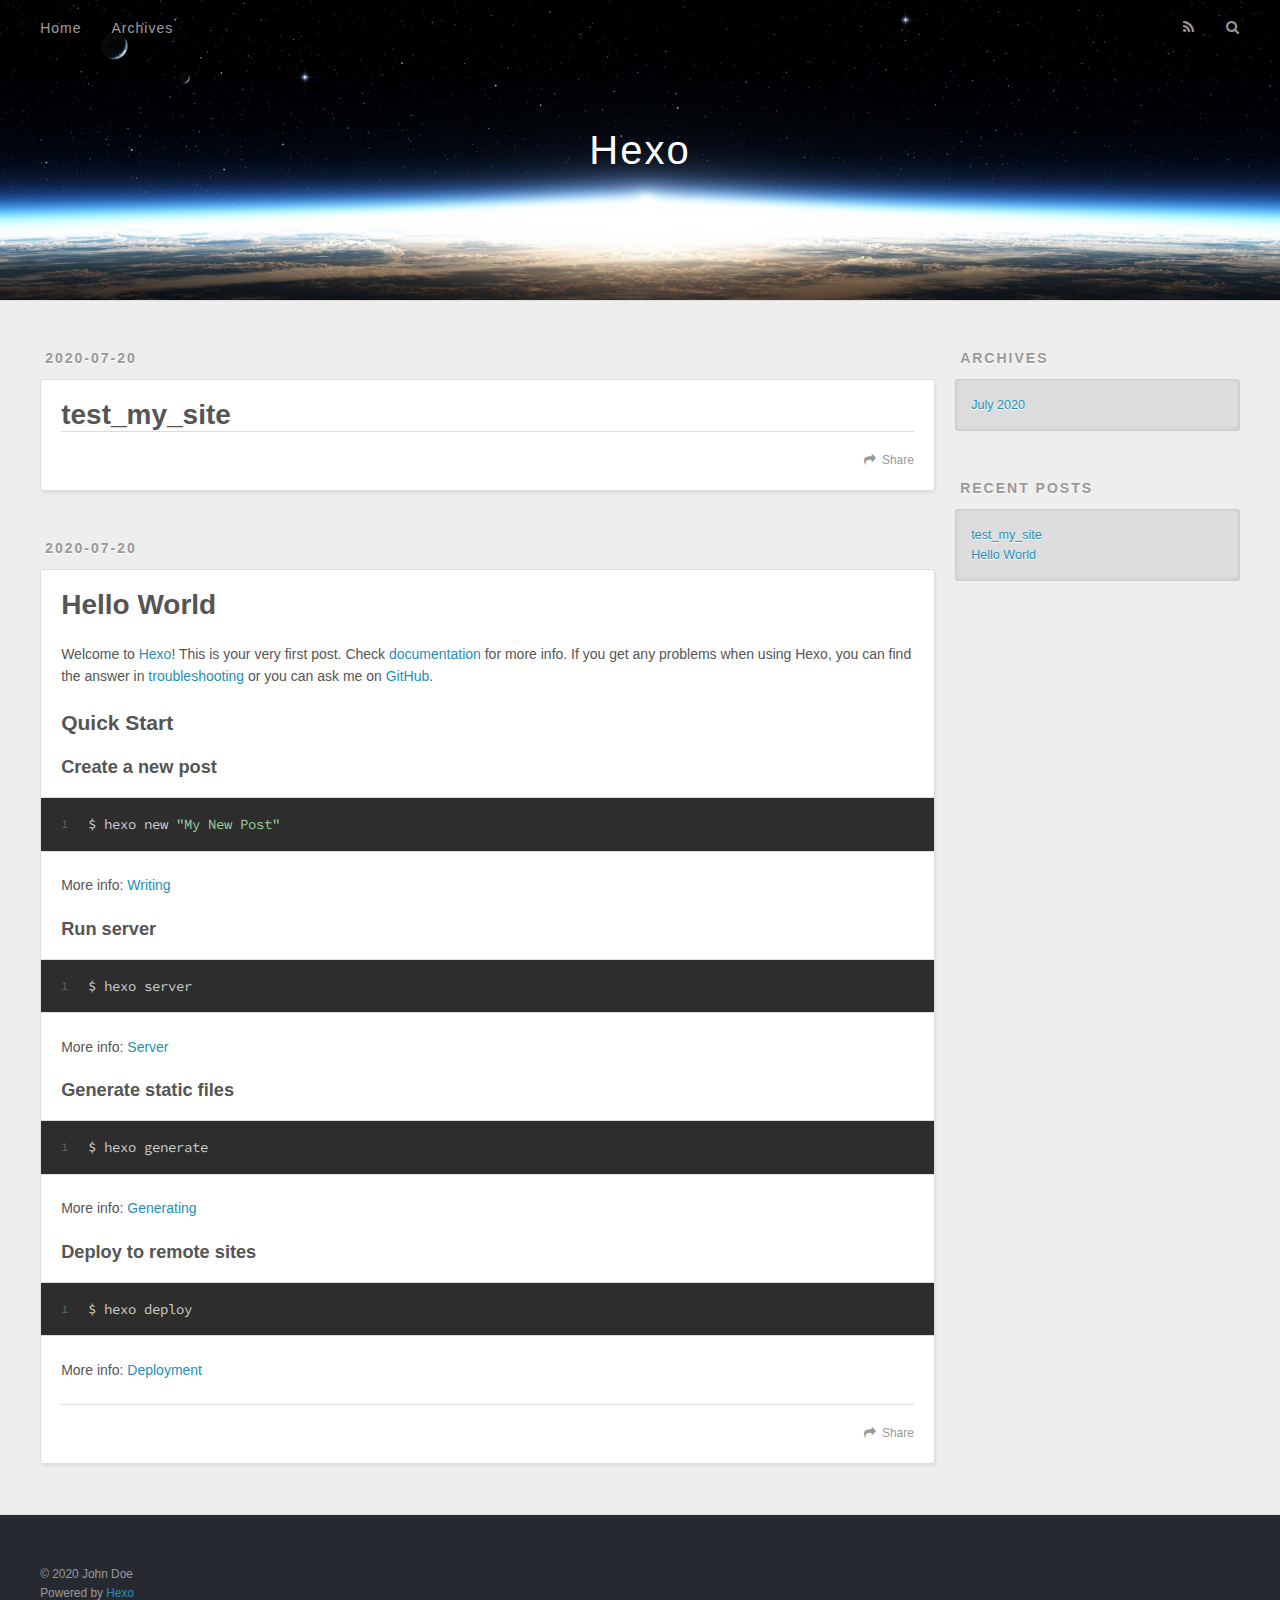
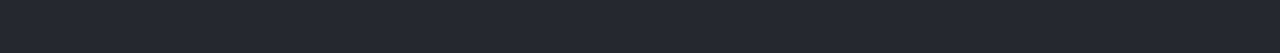
==== index.html @ aba4657b "Site updated: 2020-07-20 17:24:31" ====
<!DOCTYPE html>
<html>
<head>
  <meta charset="utf-8">
  

  
  <title>Hexo</title>
  <meta name="viewport" content="width=device-width, initial-scale=1, maximum-scale=1">
  <meta property="og:type" content="website">
<meta property="og:title" content="Hexo">
<meta property="og:url" content="http://yoursite.com/index.html">
<meta property="og:site_name" content="Hexo">
<meta property="og:locale" content="en_US">
<meta property="article:author" content="John Doe">
<meta name="twitter:card" content="summary">
  
    <link rel="alternate" href="/atom.xml" title="Hexo" type="application/atom+xml">
  
  
    <link rel="icon" href="/favicon.png">
  
  
    <link href="//fonts.googleapis.com/css?family=Source+Code+Pro" rel="stylesheet" type="text/css">
  
  
<link rel="stylesheet" href="/css/style.css">

<meta name="generator" content="Hexo 4.2.1"></head>

<body>
  <div id="container">
    <div id="wrap">
      <header id="header">
  <div id="banner"></div>
  <div id="header-outer" class="outer">
    <div id="header-title" class="inner">
      <h1 id="logo-wrap">
        <a href="/" id="logo">Hexo</a>
      </h1>
      
    </div>
    <div id="header-inner" class="inner">
      <nav id="main-nav">
        <a id="main-nav-toggle" class="nav-icon"></a>
        
          <a class="main-nav-link" href="/">Home</a>
        
          <a class="main-nav-link" href="/archives">Archives</a>
        
      </nav>
      <nav id="sub-nav">
        
          <a id="nav-rss-link" class="nav-icon" href="/atom.xml" title="RSS Feed"></a>
        
        <a id="nav-search-btn" class="nav-icon" title="Search"></a>
      </nav>
      <div id="search-form-wrap">
        <form action="//google.com/search" method="get" accept-charset="UTF-8" class="search-form"><input type="search" name="q" class="search-form-input" placeholder="Search"><button type="submit" class="search-form-submit">&#xF002;</button><input type="hidden" name="sitesearch" value="http://yoursite.com"></form>
      </div>
    </div>
  </div>
</header>
      <div class="outer">
        <section id="main">
  
    <article id="post-test-my-site" class="article article-type-post" itemscope itemprop="blogPost">
  <div class="article-meta">
    <a href="/2020/07/20/test-my-site/" class="article-date">
  <time datetime="2020-07-20T09:19:09.000Z" itemprop="datePublished">2020-07-20</time>
</a>
    
  </div>
  <div class="article-inner">
    
    
      <header class="article-header">
        
  
    <h1 itemprop="name">
      <a class="article-title" href="/2020/07/20/test-my-site/">test_my_site</a>
    </h1>
  

      </header>
    
    <div class="article-entry" itemprop="articleBody">
      
        
      
    </div>
    <footer class="article-footer">
      <a data-url="http://yoursite.com/2020/07/20/test-my-site/" data-id="ckcuayj3f0001swu393zefa21" class="article-share-link">Share</a>
      
      
    </footer>
  </div>
  
</article>


  
    <article id="post-hello-world" class="article article-type-post" itemscope itemprop="blogPost">
  <div class="article-meta">
    <a href="/2020/07/20/hello-world/" class="article-date">
  <time datetime="2020-07-20T09:07:36.459Z" itemprop="datePublished">2020-07-20</time>
</a>
    
  </div>
  <div class="article-inner">
    
    
      <header class="article-header">
        
  
    <h1 itemprop="name">
      <a class="article-title" href="/2020/07/20/hello-world/">Hello World</a>
    </h1>
  

      </header>
    
    <div class="article-entry" itemprop="articleBody">
      
        <p>Welcome to <a href="https://hexo.io/" target="_blank" rel="noopener">Hexo</a>! This is your very first post. Check <a href="https://hexo.io/docs/" target="_blank" rel="noopener">documentation</a> for more info. If you get any problems when using Hexo, you can find the answer in <a href="https://hexo.io/docs/troubleshooting.html" target="_blank" rel="noopener">troubleshooting</a> or you can ask me on <a href="https://github.com/hexojs/hexo/issues" target="_blank" rel="noopener">GitHub</a>.</p>
<h2 id="Quick-Start"><a href="#Quick-Start" class="headerlink" title="Quick Start"></a>Quick Start</h2><h3 id="Create-a-new-post"><a href="#Create-a-new-post" class="headerlink" title="Create a new post"></a>Create a new post</h3><figure class="highlight bash"><table><tr><td class="gutter"><pre><span class="line">1</span><br></pre></td><td class="code"><pre><span class="line">$ hexo new <span class="string">"My New Post"</span></span><br></pre></td></tr></table></figure>

<p>More info: <a href="https://hexo.io/docs/writing.html" target="_blank" rel="noopener">Writing</a></p>
<h3 id="Run-server"><a href="#Run-server" class="headerlink" title="Run server"></a>Run server</h3><figure class="highlight bash"><table><tr><td class="gutter"><pre><span class="line">1</span><br></pre></td><td class="code"><pre><span class="line">$ hexo server</span><br></pre></td></tr></table></figure>

<p>More info: <a href="https://hexo.io/docs/server.html" target="_blank" rel="noopener">Server</a></p>
<h3 id="Generate-static-files"><a href="#Generate-static-files" class="headerlink" title="Generate static files"></a>Generate static files</h3><figure class="highlight bash"><table><tr><td class="gutter"><pre><span class="line">1</span><br></pre></td><td class="code"><pre><span class="line">$ hexo generate</span><br></pre></td></tr></table></figure>

<p>More info: <a href="https://hexo.io/docs/generating.html" target="_blank" rel="noopener">Generating</a></p>
<h3 id="Deploy-to-remote-sites"><a href="#Deploy-to-remote-sites" class="headerlink" title="Deploy to remote sites"></a>Deploy to remote sites</h3><figure class="highlight bash"><table><tr><td class="gutter"><pre><span class="line">1</span><br></pre></td><td class="code"><pre><span class="line">$ hexo deploy</span><br></pre></td></tr></table></figure>

<p>More info: <a href="https://hexo.io/docs/one-command-deployment.html" target="_blank" rel="noopener">Deployment</a></p>

      
    </div>
    <footer class="article-footer">
      <a data-url="http://yoursite.com/2020/07/20/hello-world/" data-id="ckcuayj3a0000swu3a7c3gttf" class="article-share-link">Share</a>
      
      
    </footer>
  </div>
  
</article>


  


</section>
        
          <aside id="sidebar">
  
    

  
    

  
    
  
    
  <div class="widget-wrap">
    <h3 class="widget-title">Archives</h3>
    <div class="widget">
      <ul class="archive-list"><li class="archive-list-item"><a class="archive-list-link" href="/archives/2020/07/">July 2020</a></li></ul>
    </div>
  </div>


  
    
  <div class="widget-wrap">
    <h3 class="widget-title">Recent Posts</h3>
    <div class="widget">
      <ul>
        
          <li>
            <a href="/2020/07/20/test-my-site/">test_my_site</a>
          </li>
        
          <li>
            <a href="/2020/07/20/hello-world/">Hello World</a>
          </li>
        
      </ul>
    </div>
  </div>

  
</aside>
        
      </div>
      <footer id="footer">
  
  <div class="outer">
    <div id="footer-info" class="inner">
      &copy; 2020 John Doe<br>
      Powered by <a href="http://hexo.io/" target="_blank">Hexo</a>
    </div>
  </div>
</footer>
    </div>
    <nav id="mobile-nav">
  
    <a href="/" class="mobile-nav-link">Home</a>
  
    <a href="/archives" class="mobile-nav-link">Archives</a>
  
</nav>
    

<script src="//ajax.googleapis.com/ajax/libs/jquery/2.0.3/jquery.min.js"></script>


  
<link rel="stylesheet" href="/fancybox/jquery.fancybox.css">

  
<script src="/fancybox/jquery.fancybox.pack.js"></script>




<script src="/js/script.js"></script>




  </div>
</body>
</html>
---- css/style.css ----
body {
  width: 100%;
}
body:before,
body:after {
  content: "";
  display: table;
}
body:after {
  clear: both;
}
html,
body,
div,
span,
applet,
object,
iframe,
h1,
h2,
h3,
h4,
h5,
h6,
p,
blockquote,
pre,
a,
abbr,
acronym,
address,
big,
cite,
code,
del,
dfn,
em,
img,
ins,
kbd,
q,
s,
samp,
small,
strike,
strong,
sub,
sup,
tt,
var,
dl,
dt,
dd,
ol,
ul,
li,
fieldset,
form,
label,
legend,
table,
caption,
tbody,
tfoot,
thead,
tr,
th,
td {
  margin: 0;
  padding: 0;
  border: 0;
  outline: 0;
  font-weight: inherit;
  font-style: inherit;
  font-family: inherit;
  font-size: 100%;
  vertical-align: baseline;
}
body {
  line-height: 1;
  color: #000;
  background: #fff;
}
ol,
ul {
  list-style: none;
}
table {
  border-collapse: separate;
  border-spacing: 0;
  vertical-align: middle;
}
caption,
th,
td {
  text-align: left;
  font-weight: normal;
  vertical-align: middle;
}
a img {
  border: none;
}
input,
button {
  margin: 0;
  padding: 0;
}
input::-moz-focus-inner,
button::-moz-focus-inner {
  border: 0;
  padding: 0;
}
@font-face {
  font-family: FontAwesome;
  font-style: normal;
  font-weight: normal;
  src: url("fonts/fontawesome-webfont.eot?v=#4.0.3");
  src: url("fonts/fontawesome-webfont.eot?#iefix&v=#4.0.3") format("embedded-opentype"), url("fonts/fontawesome-webfont.woff?v=#4.0.3") format("woff"), url("fonts/fontawesome-webfont.ttf?v=#4.0.3") format("truetype"), url("fonts/fontawesome-webfont.svg#fontawesomeregular?v=#4.0.3") format("svg");
}
html,
body,
#container {
  height: 100%;
}
body {
  background: #eee;
  font: 14px -apple-system, BlinkMacSystemFont, "Segoe UI", "Roboto", "Oxygen", "Ubuntu", "Cantarell", "Fira Sans", "Droid Sans", "Helvetica Neue", sans-serif;
  -webkit-text-size-adjust: 100%;
}
.outer {
  max-width: 1220px;
  margin: 0 auto;
  padding: 0 20px;
}
.outer:before,
.outer:after {
  content: "";
  display: table;
}
.outer:after {
  clear: both;
}
.inner {
  display: inline;
  float: left;
  width: 98.33333333333333%;
  margin: 0 0.833333333333333%;
}
.left,
.alignleft {
  float: left;
}
.right,
.alignright {
  float: right;
}
.clear {
  clear: both;
}
#container {
  position: relative;
}
.mobile-nav-on {
  overflow: hidden;
}
#wrap {
  height: 100%;
  width: 100%;
  position: absolute;
  top: 0;
  left: 0;
  -webkit-transition: 0.2s ease-out;
  -moz-transition: 0.2s ease-out;
  -ms-transition: 0.2s ease-out;
  transition: 0.2s ease-out;
  z-index: 1;
  background: #eee;
}
.mobile-nav-on #wrap {
  left: 280px;
}
@media screen and (min-width: 768px) {
  #main {
    display: inline;
    float: left;
    width: 73.33333333333333%;
    margin: 0 0.833333333333333%;
  }
}
.article-date,
.article-category-link,
.archive-year,
.widget-title {
  text-decoration: none;
  text-transform: uppercase;
  letter-spacing: 2px;
  color: #999;
  margin-bottom: 1em;
  margin-left: 5px;
  line-height: 1em;
  text-shadow: 0 1px #fff;
  font-weight: bold;
}
.article-inner,
.archive-article-inner {
  background: #fff;
  -webkit-box-shadow: 1px 2px 3px #ddd;
  box-shadow: 1px 2px 3px #ddd;
  border: 1px solid #ddd;
  border-radius: 3px;
}
.article-entry h1,
.widget h1 {
  font-size: 2em;
}
.article-entry h2,
.widget h2 {
  font-size: 1.5em;
}
.article-entry h3,
.widget h3 {
  font-size: 1.3em;
}
.article-entry h4,
.widget h4 {
  font-size: 1.2em;
}
.article-entry h5,
.widget h5 {
  font-size: 1em;
}
.article-entry h6,
.widget h6 {
  font-size: 1em;
  color: #999;
}
.article-entry hr,
.widget hr {
  border: 1px dashed #ddd;
}
.article-entry strong,
.widget strong {
  font-weight: bold;
}
.article-entry em,
.widget em,
.article-entry cite,
.widget cite {
  font-style: italic;
}
.article-entry sup,
.widget sup,
.article-entry sub,
.widget sub {
  font-size: 0.75em;
  line-height: 0;
  position: relative;
  vertical-align: baseline;
}
.article-entry sup,
.widget sup {
  top: -0.5em;
}
.article-entry sub,
.widget sub {
  bottom: -0.2em;
}
.article-entry small,
.widget small {
  font-size: 0.85em;
}
.article-entry acronym,
.widget acronym,
.article-entry abbr,
.widget abbr {
  border-bottom: 1px dotted;
}
.article-entry ul,
.widget ul,
.article-entry ol,
.widget ol,
.article-entry dl,
.widget dl {
  margin: 0 20px;
  line-height: 1.6em;
}
.article-entry ul ul,
.widget ul ul,
.article-entry ol ul,
.widget ol ul,
.article-entry ul ol,
.widget ul ol,
.article-entry ol ol,
.widget ol ol {
  margin-top: 0;
  margin-bottom: 0;
}
.article-entry ul,
.widget ul {
  list-style: disc;
}
.article-entry ol,
.widget ol {
  list-style: decimal;
}
.article-entry dt,
.widget dt {
  font-weight: bold;
}
#header {
  height: 300px;
  position: relative;
  border-bottom: 1px solid #ddd;
}
#header:before,
#header:after {
  content: "";
  position: absolute;
  left: 0;
  right: 0;
  height: 40px;
}
#header:before {
  top: 0;
  background: -webkit-linear-gradient(rgba(0,0,0,0.2), transparent);
  background: -moz-linear-gradient(rgba(0,0,0,0.2), transparent);
  background: -ms-linear-gradient(rgba(0,0,0,0.2), transparent);
  background: linear-gradient(rgba(0,0,0,0.2), transparent);
}
#header:after {
  bottom: 0;
  background: -webkit-linear-gradient(transparent, rgba(0,0,0,0.2));
  background: -moz-linear-gradient(transparent, rgba(0,0,0,0.2));
  background: -ms-linear-gradient(transparent, rgba(0,0,0,0.2));
  background: linear-gradient(transparent, rgba(0,0,0,0.2));
}
#header-outer {
  height: 100%;
  position: relative;
}
#header-inner {
  position: relative;
  overflow: hidden;
}
#banner {
  position: absolute;
  top: 0;
  left: 0;
  width: 100%;
  height: 100%;
  background: url("images/banner.jpg") center #000;
  -webkit-background-size: cover;
  -moz-background-size: cover;
  background-size: cover;
  z-index: -1;
}
#header-title {
  text-align: center;
  height: 40px;
  position: absolute;
  top: 50%;
  left: 0;
  margin-top: -20px;
}
#logo,
#subtitle {
  text-decoration: none;
  color: #fff;
  font-weight: 300;
  text-shadow: 0 1px 4px rgba(0,0,0,0.3);
}
#logo {
  font-size: 40px;
  line-height: 40px;
  letter-spacing: 2px;
}
#subtitle {
  font-size: 16px;
  line-height: 16px;
  letter-spacing: 1px;
}
#subtitle-wrap {
  margin-top: 16px;
}
#main-nav {
  float: left;
  margin-left: -15px;
}
.nav-icon,
.main-nav-link {
  float: left;
  color: #fff;
  opacity: 0.6;
  text-decoration: none;
  text-shadow: 0 1px rgba(0,0,0,0.2);
  -webkit-transition: opacity 0.2s;
  -moz-transition: opacity 0.2s;
  -ms-transition: opacity 0.2s;
  transition: opacity 0.2s;
  display: block;
  padding: 20px 15px;
}
.nav-icon:hover,
.main-nav-link:hover {
  opacity: 1;
}
.nav-icon {
  font-family: FontAwesome;
  text-align: center;
  font-size: 14px;
  width: 14px;
  height: 14px;
  padding: 20px 15px;
  position: relative;
  cursor: pointer;
}
.main-nav-link {
  font-weight: 300;
  letter-spacing: 1px;
}
@media screen and (max-width: 479px) {
  .main-nav-link {
    display: none;
  }
}
#main-nav-toggle {
  display: none;
}
#main-nav-toggle:before {
  content: "\f0c9";
}
@media screen and (max-width: 479px) {
  #main-nav-toggle {
    display: block;
  }
}
#sub-nav {
  float: right;
  margin-right: -15px;
}
#nav-rss-link:before {
  content: "\f09e";
}
#nav-search-btn:before {
  content: "\f002";
}
#search-form-wrap {
  position: absolute;
  top: 15px;
  width: 150px;
  height: 30px;
  right: -150px;
  opacity: 0;
  -webkit-transition: 0.2s ease-out;
  -moz-transition: 0.2s ease-out;
  -ms-transition: 0.2s ease-out;
  transition: 0.2s ease-out;
}
#search-form-wrap.on {
  opacity: 1;
  right: 0;
}
@media screen and (max-width: 479px) {
  #search-form-wrap {
    width: 100%;
    right: -100%;
  }
}
.search-form {
  position: absolute;
  top: 0;
  left: 0;
  right: 0;
  background: #fff;
  padding: 5px 15px;
  border-radius: 15px;
  -webkit-box-shadow: 0 0 10px rgba(0,0,0,0.3);
  box-shadow: 0 0 10px rgba(0,0,0,0.3);
}
.search-form-input {
  border: none;
  background: none;
  color: #555;
  width: 100%;
  font: 13px -apple-system, BlinkMacSystemFont, "Segoe UI", "Roboto", "Oxygen", "Ubuntu", "Cantarell", "Fira Sans", "Droid Sans", "Helvetica Neue", sans-serif;
  outline: none;
}
.search-form-input::-webkit-search-results-decoration,
.search-form-input::-webkit-search-cancel-button {
  -webkit-appearance: none;
}
.search-form-submit {
  position: absolute;
  top: 50%;
  right: 10px;
  margin-top: -7px;
  font: 13px FontAwesome;
  border: none;
  background: none;
  color: #bbb;
  cursor: pointer;
}
.search-form-submit:hover,
.search-form-submit:focus {
  color: #777;
}
.article {
  margin: 50px 0;
}
.article-inner {
  overflow: hidden;
}
.article-meta:before,
.article-meta:after {
  content: "";
  display: table;
}
.article-meta:after {
  clear: both;
}
.article-date {
  float: left;
}
.article-category {
  float: left;
  line-height: 1em;
  color: #ccc;
  text-shadow: 0 1px #fff;
  margin-left: 8px;
}
.article-category:before {
  content: "\2022";
}
.article-category-link {
  margin: 0 12px 1em;
}
.article-header {
  padding: 20px 20px 0;
}
.article-title {
  text-decoration: none;
  font-size: 2em;
  font-weight: bold;
  color: #555;
  line-height: 1.1em;
  -webkit-transition: color 0.2s;
  -moz-transition: color 0.2s;
  -ms-transition: color 0.2s;
  transition: color 0.2s;
}
a.article-title:hover {
  color: #258fb8;
}
.article-entry {
  color: #555;
  padding: 0 20px;
}
.article-entry:before,
.article-entry:after {
  content: "";
  display: table;
}
.article-entry:after {
  clear: both;
}
.article-entry p,
.article-entry table {
  line-height: 1.6em;
  margin: 1.6em 0;
}
.article-entry h1,
.article-entry h2,
.article-entry h3,
.article-entry h4,
.article-entry h5,
.article-entry h6 {
  font-weight: bold;
}
.article-entry h1,
.article-entry h2,
.article-entry h3,
.article-entry h4,
.article-entry h5,
.article-entry h6 {
  line-height: 1.1em;
  margin: 1.1em 0;
}
.article-entry a {
  color: #258fb8;
  text-decoration: none;
}
.article-entry a:hover {
  text-decoration: underline;
}
.article-entry ul,
.article-entry ol,
.article-entry dl {
  margin-top: 1.6em;
  margin-bottom: 1.6em;
}
.article-entry img,
.article-entry video {
  max-width: 100%;
  height: auto;
  display: block;
  margin: auto;
}
.article-entry iframe {
  border: none;
}
.article-entry table {
  width: 100%;
  border-collapse: collapse;
  border-spacing: 0;
}
.article-entry th {
  font-weight: bold;
  border-bottom: 3px solid #ddd;
  padding-bottom: 0.5em;
}
.article-entry td {
  border-bottom: 1px solid #ddd;
  padding: 10px 0;
}
.article-entry blockquote {
  font-family: Georgia, "Times New Roman", serif;
  font-size: 1.4em;
  margin: 1.6em 20px;
  text-align: center;
}
.article-entry blockquote footer {
  font-size: 14px;
  margin: 1.6em 0;
  font-family: -apple-system, BlinkMacSystemFont, "Segoe UI", "Roboto", "Oxygen", "Ubuntu", "Cantarell", "Fira Sans", "Droid Sans", "Helvetica Neue", sans-serif;
}
.article-entry blockquote footer cite:before {
  content: "—";
  padding: 0 0.5em;
}
.article-entry .pullquote {
  text-align: left;
  width: 45%;
  margin: 0;
}
.article-entry .pullquote.left {
  margin-left: 0.5em;
  margin-right: 1em;
}
.article-entry .pullquote.right {
  margin-right: 0.5em;
  margin-left: 1em;
}
.article-entry .caption {
  color: #999;
  display: block;
  font-size: 0.9em;
  margin-top: 0.5em;
  position: relative;
  text-align: center;
}
.article-entry .video-container {
  position: relative;
  padding-top: 56.25%;
  height: 0;
  overflow: hidden;
}
.article-entry .video-container iframe,
.article-entry .video-container object,
.article-entry .video-container embed {
  position: absolute;
  top: 0;
  left: 0;
  width: 100%;
  height: 100%;
  margin-top: 0;
}
.article-more-link a {
  display: inline-block;
  line-height: 1em;
  padding: 6px 15px;
  border-radius: 15px;
  background: #eee;
  color: #999;
  text-shadow: 0 1px #fff;
  text-decoration: none;
}
.article-more-link a:hover {
  background: #258fb8;
  color: #fff;
  text-decoration: none;
  text-shadow: 0 1px #1e7293;
}
.article-footer {
  font-size: 0.85em;
  line-height: 1.6em;
  border-top: 1px solid #ddd;
  padding-top: 1.6em;
  margin: 0 20px 20px;
}
.article-footer:before,
.article-footer:after {
  content: "";
  display: table;
}
.article-footer:after {
  clear: both;
}
.article-footer a {
  color: #999;
  text-decoration: none;
}
.article-footer a:hover {
  color: #555;
}
.article-tag-list-item {
  float: left;
  margin-right: 10px;
}
.article-tag-list-link:before {
  content: "#";
}
.article-comment-link {
  float: right;
}
.article-comment-link:before {
  content: "\f075";
  font-family: FontAwesome;
  padding-right: 8px;
}
.article-share-link {
  cursor: pointer;
  float: right;
  margin-left: 20px;
}
.article-share-link:before {
  content: "\f064";
  font-family: FontAwesome;
  padding-right: 6px;
}
#article-nav {
  position: relative;
}
#article-nav:before,
#article-nav:after {
  content: "";
  display: table;
}
#article-nav:after {
  clear: both;
}
@media screen and (min-width: 768px) {
  #article-nav {
    margin: 50px 0;
  }
  #article-nav:before {
    width: 8px;
    height: 8px;
    position: absolute;
    top: 50%;
    left: 50%;
    margin-top: -4px;
    margin-left: -4px;
    content: "";
    border-radius: 50%;
    background: #ddd;
    -webkit-box-shadow: 0 1px 2px #fff;
    box-shadow: 0 1px 2px #fff;
  }
}
.article-nav-link-wrap {
  text-decoration: none;
  text-shadow: 0 1px #fff;
  color: #999;
  -webkit-box-sizing: border-box;
  -moz-box-sizing: border-box;
  box-sizing: border-box;
  margin-top: 50px;
  text-align: center;
  display: block;
}
.article-nav-link-wrap:hover {
  color: #555;
}
@media screen and (min-width: 768px) {
  .article-nav-link-wrap {
    width: 50%;
    margin-top: 0;
  }
}
@media screen and (min-width: 768px) {
  #article-nav-newer {
    float: left;
    text-align: right;
    padding-right: 20px;
  }
}
@media screen and (min-width: 768px) {
  #article-nav-older {
    float: right;
    text-align: left;
    padding-left: 20px;
  }
}
.article-nav-caption {
  text-transform: uppercase;
  letter-spacing: 2px;
  color: #ddd;
  line-height: 1em;
  font-weight: bold;
}
#article-nav-newer .article-nav-caption {
  margin-right: -2px;
}
.article-nav-title {
  font-size: 0.85em;
  line-height: 1.6em;
  margin-top: 0.5em;
}
.article-share-box {
  position: absolute;
  display: none;
  background: #fff;
  -webkit-box-shadow: 1px 2px 10px rgba(0,0,0,0.2);
  box-shadow: 1px 2px 10px rgba(0,0,0,0.2);
  border-radius: 3px;
  margin-left: -145px;
  overflow: hidden;
  z-index: 1;
}
.article-share-box.on {
  display: block;
}
.article-share-input {
  width: 100%;
  background: none;
  -webkit-box-sizing: border-box;
  -moz-box-sizing: border-box;
  box-sizing: border-box;
  font: 14px -apple-system, BlinkMacSystemFont, "Segoe UI", "Roboto", "Oxygen", "Ubuntu", "Cantarell", "Fira Sans", "Droid Sans", "Helvetica Neue", sans-serif;
  padding: 0 15px;
  color: #555;
  outline: none;
  border: 1px solid #ddd;
  border-radius: 3px 3px 0 0;
  height: 36px;
  line-height: 36px;
}
.article-share-links {
  background: #eee;
}
.article-share-links:before,
.article-share-links:after {
  content: "";
  display: table;
}
.article-share-links:after {
  clear: both;
}
.article-share-twitter,
.article-share-facebook,
.article-share-pinterest,
.article-share-google {
  width: 50px;
  height: 36px;
  display: block;
  float: left;
  position: relative;
  color: #999;
  text-shadow: 0 1px #fff;
}
.article-share-twitter:before,
.article-share-facebook:before,
.article-share-pinterest:before,
.article-share-google:before {
  font-size: 20px;
  font-family: FontAwesome;
  width: 20px;
  height: 20px;
  position: absolute;
  top: 50%;
  left: 50%;
  margin-top: -10px;
  margin-left: -10px;
  text-align: center;
}
.article-share-twitter:hover,
.article-share-facebook:hover,
.article-share-pinterest:hover,
.article-share-google:hover {
  color: #fff;
}
.article-share-twitter:before {
  content: "\f099";
}
.article-share-twitter:hover {
  background: #00aced;
  text-shadow: 0 1px #008abe;
}
.article-share-facebook:before {
  content: "\f09a";
}
.article-share-facebook:hover {
  background: #3b5998;
  text-shadow: 0 1px #2f477a;
}
.article-share-pinterest:before {
  content: "\f0d2";
}
.article-share-pinterest:hover {
  background: #cb2027;
  text-shadow: 0 1px #a21a1f;
}
.article-share-google:before {
  content: "\f0d5";
}
.article-share-google:hover {
  background: #dd4b39;
  text-shadow: 0 1px #be3221;
}
.article-gallery {
  background: #000;
  position: relative;
}
.article-gallery-photos {
  position: relative;
  overflow: hidden;
}
.article-gallery-img {
  display: none;
  max-width: 100%;
}
.article-gallery-img:first-child {
  display: block;
}
.article-gallery-img.loaded {
  position: absolute;
  display: block;
}
.article-gallery-img img {
  display: block;
  max-width: 100%;
  margin: 0 auto;
}
#comments {
  background: #fff;
  -webkit-box-shadow: 1px 2px 3px #ddd;
  box-shadow: 1px 2px 3px #ddd;
  padding: 20px;
  border: 1px solid #ddd;
  border-radius: 3px;
  margin: 50px 0;
}
#comments a {
  color: #258fb8;
}
.archives-wrap {
  margin: 50px 0;
}
.archives:before,
.archives:after {
  content: "";
  display: table;
}
.archives:after {
  clear: both;
}
.archive-year-wrap {
  margin-bottom: 1em;
}
.archives {
  -webkit-column-gap: 10px;
  -moz-column-gap: 10px;
  column-gap: 10px;
}
@media screen and (min-width: 480px) and (max-width: 767px) {
  .archives {
    -webkit-column-count: 2;
    -moz-column-count: 2;
    column-count: 2;
  }
}
@media screen and (min-width: 768px) {
  .archives {
    -webkit-column-count: 3;
    -moz-column-count: 3;
    column-count: 3;
  }
}
.archive-article {
  -webkit-column-break-inside: avoid;
  page-break-inside: avoid;
  overflow: hidden;
  break-inside: avoid-column;
}
.archive-article-inner {
  padding: 10px;
  margin-bottom: 15px;
}
.archive-article-title {
  text-decoration: none;
  font-weight: bold;
  color: #555;
  -webkit-transition: color 0.2s;
  -moz-transition: color 0.2s;
  -ms-transition: color 0.2s;
  transition: color 0.2s;
  line-height: 1.6em;
}
.archive-article-title:hover {
  color: #258fb8;
}
.archive-article-footer {
  margin-top: 1em;
}
.archive-article-date {
  color: #999;
  text-decoration: none;
  font-size: 0.85em;
  line-height: 1em;
  margin-bottom: 0.5em;
  display: block;
}
#page-nav {
  margin: 50px auto;
  background: #fff;
  -webkit-box-shadow: 1px 2px 3px #ddd;
  box-shadow: 1px 2px 3px #ddd;
  border: 1px solid #ddd;
  border-radius: 3px;
  text-align: center;
  color: #999;
  overflow: hidden;
}
#page-nav:before,
#page-nav:after {
  content: "";
  display: table;
}
#page-nav:after {
  clear: both;
}
#page-nav a,
#page-nav span {
  padding: 10px 20px;
  line-height: 1;
  height: 2ex;
}
#page-nav a {
  color: #999;
  text-decoration: none;
}
#page-nav a:hover {
  background: #999;
  color: #fff;
}
#page-nav .prev {
  float: left;
}
#page-nav .next {
  float: right;
}
#page-nav .page-number {
  display: inline-block;
}
@media screen and (max-width: 479px) {
  #page-nav .page-number {
    display: none;
  }
}
#page-nav .current {
  color: #555;
  font-weight: bold;
}
#page-nav .space {
  color: #ddd;
}
#footer {
  background: #262a30;
  padding: 50px 0;
  border-top: 1px solid #ddd;
  color: #999;
}
#footer a {
  color: #258fb8;
  text-decoration: none;
}
#footer a:hover {
  text-decoration: underline;
}
#footer-info {
  line-height: 1.6em;
  font-size: 0.85em;
}
.article-entry pre,
.article-entry .highlight {
  background: #2d2d2d;
  margin: 0 -20px;
  padding: 15px 20px;
  border-style: solid;
  border-color: #ddd;
  border-width: 1px 0;
  overflow: auto;
  color: #ccc;
  line-height: 22.400000000000002px;
}
.article-entry .highlight .gutter pre,
.article-entry .gist .gist-file .gist-data .line-numbers {
  color: #666;
  font-size: 0.85em;
}
.article-entry pre,
.article-entry code {
  font-family: "Source Code Pro", Consolas, Monaco, Menlo, Consolas, monospace;
}
.article-entry code {
  background: #eee;
  text-shadow: 0 1px #fff;
  padding: 0 0.3em;
}
.article-entry pre code {
  background: none;
  text-shadow: none;
  padding: 0;
}
.article-entry .highlight pre {
  border: none;
  margin: 0;
  padding: 0;
}
.article-entry .highlight table {
  margin: 0;
  width: auto;
}
.article-entry .highlight td {
  border: none;
  padding: 0;
}
.article-entry .highlight figcaption {
  font-size: 0.85em;
  color: #999;
  line-height: 1em;
  margin-bottom: 1em;
}
.article-entry .highlight figcaption:before,
.article-entry .highlight figcaption:after {
  content: "";
  display: table;
}
.article-entry .highlight figcaption:after {
  clear: both;
}
.article-entry .highlight figcaption a {
  float: right;
}
.article-entry .highlight .gutter pre {
  text-align: right;
  padding-right: 20px;
}
.article-entry .highlight .line {
  height: 22.400000000000002px;
}
.article-entry .highlight .line.marked {
  background: #515151;
}
.article-entry .gist {
  margin: 0 -20px;
  border-style: solid;
  border-color: #ddd;
  border-width: 1px 0;
  background: #2d2d2d;
  padding: 15px 20px 15px 0;
}
.article-entry .gist .gist-file {
  border: none;
  font-family: "Source Code Pro", Consolas, Monaco, Menlo, Consolas, monospace;
  margin: 0;
}
.article-entry .gist .gist-file .gist-data {
  background: none;
  border: none;
}
.article-entry .gist .gist-file .gist-data .line-numbers {
  background: none;
  border: none;
  padding: 0 20px 0 0;
}
.article-entry .gist .gist-file .gist-data .line-data {
  padding: 0 !important;
}
.article-entry .gist .gist-file .highlight {
  margin: 0;
  padding: 0;
  border: none;
}
.article-entry .gist .gist-file .gist-meta {
  background: #2d2d2d;
  color: #999;
  font: 0.85em -apple-system, BlinkMacSystemFont, "Segoe UI", "Roboto", "Oxygen", "Ubuntu", "Cantarell", "Fira Sans", "Droid Sans", "Helvetica Neue", sans-serif;
  text-shadow: 0 0;
  padding: 0;
  margin-top: 1em;
  margin-left: 20px;
}
.article-entry .gist .gist-file .gist-meta a {
  color: #258fb8;
  font-weight: normal;
}
.article-entry .gist .gist-file .gist-meta a:hover {
  text-decoration: underline;
}
pre .comment,
pre .title {
  color: #999;
}
pre .variable,
pre .attribute,
pre .tag,
pre .regexp,
pre .ruby .constant,
pre .xml .tag .title,
pre .xml .pi,
pre .xml .doctype,
pre .html .doctype,
pre .css .id,
pre .css .class,
pre .css .pseudo {
  color: #f2777a;
}
pre .number,
pre .preprocessor,
pre .built_in,
pre .literal,
pre .params,
pre .constant {
  color: #f99157;
}
pre .class,
pre .ruby .class .title,
pre .css .rules .attribute {
  color: #9c9;
}
pre .string,
pre .value,
pre .inheritance,
pre .header,
pre .ruby .symbol,
pre .xml .cdata {
  color: #9c9;
}
pre .css .hexcolor {
  color: #6cc;
}
pre .function,
pre .python .decorator,
pre .python .title,
pre .ruby .function .title,
pre .ruby .title .keyword,
pre .perl .sub,
pre .javascript .title,
pre .coffeescript .title {
  color: #69c;
}
pre .keyword,
pre .javascript .function {
  color: #c9c;
}
@media screen and (max-width: 479px) {
  #mobile-nav {
    position: absolute;
    top: 0;
    left: 0;
    width: 280px;
    height: 100%;
    background: #191919;
    border-right: 1px solid #fff;
  }
}
@media screen and (max-width: 479px) {
  .mobile-nav-link {
    display: block;
    color: #999;
    text-decoration: none;
    padding: 15px 20px;
    font-weight: bold;
  }
  .mobile-nav-link:hover {
    color: #fff;
  }
}
@media screen and (min-width: 768px) {
  #sidebar {
    display: inline;
    float: left;
    width: 23.333333333333332%;
    margin: 0 0.833333333333333%;
  }
}
.widget-wrap {
  margin: 50px 0;
}
.widget {
  color: #777;
  text-shadow: 0 1px #fff;
  background: #ddd;
  -webkit-box-shadow: 0 -1px 4px #ccc inset;
  box-shadow: 0 -1px 4px #ccc inset;
  border: 1px solid #ccc;
  padding: 15px;
  border-radius: 3px;
}
.widget a {
  color: #258fb8;
  text-decoration: none;
}
.widget a:hover {
  text-decoration: underline;
}
.widget ul ul,
.widget ol ul,
.widget dl ul,
.widget ul ol,
.widget ol ol,
.widget dl ol,
.widget ul dl,
.widget ol dl,
.widget dl dl {
  margin-left: 15px;
  list-style: disc;
}
.widget {
  line-height: 1.6em;
  word-wrap: break-word;
  font-size: 0.9em;
}
.widget ul,
.widget ol {
  list-style: none;
  margin: 0;
}
.widget ul ul,
.widget ol ul,
.widget ul ol,
.widget ol ol {
  margin: 0 20px;
}
.widget ul ul,
.widget ol ul {
  list-style: disc;
}
.widget ul ol,
.widget ol ol {
  list-style: decimal;
}
.category-list-count,
.tag-list-count,
.archive-list-count {
  padding-left: 5px;
  color: #999;
  font-size: 0.85em;
}
.category-list-count:before,
.tag-list-count:before,
.archive-list-count:before {
  content: "(";
}
.category-list-count:after,
.tag-list-count:after,
.archive-list-count:after {
  content: ")";
}
.tagcloud a {
  margin-right: 5px;
  display: inline-block;
}
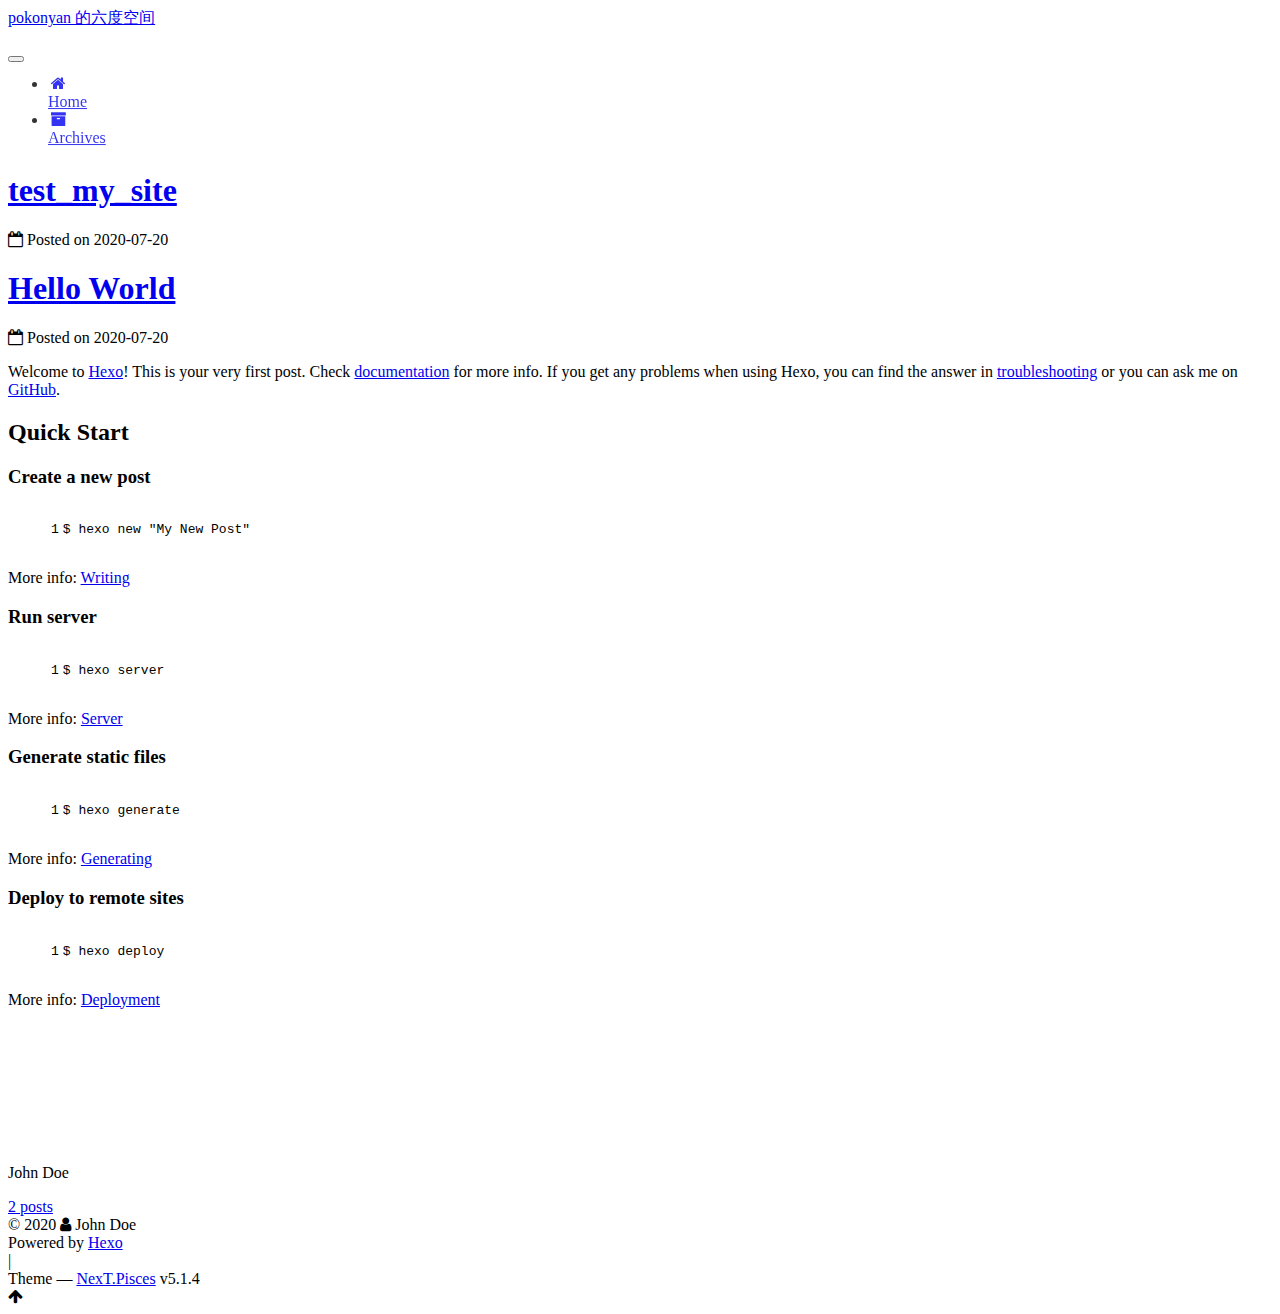
==== commit 0a2984ee: "Site updated: 2020-07-20 22:11:19" ====
--- a/index.html
+++ b/index.html
@@ -1,236 +1,746 @@
 <!DOCTYPE html>
-<html>
+
+
+
+  
+
+
+<html class="theme-next pisces use-motion" lang="en">
 <head>
-  <meta charset="utf-8">
-  
-
-  
-  <title>Hexo</title>
-  <meta name="viewport" content="width=device-width, initial-scale=1, maximum-scale=1">
-  <meta property="og:type" content="website">
-<meta property="og:title" content="Hexo">
+  <meta charset="UTF-8"/>
+<meta http-equiv="X-UA-Compatible" content="IE=edge" />
+<meta name="viewport" content="width=device-width, initial-scale=1, maximum-scale=1"/>
+<meta name="theme-color" content="#222">
+
+
+
+
+
+
+
+
+
+<meta http-equiv="Cache-Control" content="no-transform" />
+<meta http-equiv="Cache-Control" content="no-siteapp" />
+
+
+
+
+
+
+
+
+
+
+
+
+
+
+
+
+  
+  
+  <link href="/lib/fancybox/source/jquery.fancybox.css?v=2.1.5" rel="stylesheet" type="text/css" />
+
+
+
+
+
+
+
+<link href="/lib/font-awesome/css/font-awesome.min.css?v=4.6.2" rel="stylesheet" type="text/css" />
+
+<link href="/css/main.css?v=5.1.4" rel="stylesheet" type="text/css" />
+
+
+  <link rel="apple-touch-icon" sizes="180x180" href="/images/apple-touch-icon-next.png?v=5.1.4">
+
+
+  <link rel="icon" type="image/png" sizes="32x32" href="/images/favicon-32x32-next.png?v=5.1.4">
+
+
+  <link rel="icon" type="image/png" sizes="16x16" href="/images/favicon-16x16-next.png?v=5.1.4">
+
+
+  <link rel="mask-icon" href="/images/logo.svg?v=5.1.4" color="#222">
+
+
+
+
+
+  <meta name="keywords" content="Hexo, NexT" />
+
+
+
+
+
+
+
+
+
+
+<meta property="og:type" content="website">
+<meta property="og:title" content="pokonyan 的六度空间">
 <meta property="og:url" content="http://yoursite.com/index.html">
-<meta property="og:site_name" content="Hexo">
+<meta property="og:site_name" content="pokonyan 的六度空间">
 <meta property="og:locale" content="en_US">
 <meta property="article:author" content="John Doe">
 <meta name="twitter:card" content="summary">
-  
-    <link rel="alternate" href="/atom.xml" title="Hexo" type="application/atom+xml">
-  
-  
-    <link rel="icon" href="/favicon.png">
-  
-  
-    <link href="//fonts.googleapis.com/css?family=Source+Code+Pro" rel="stylesheet" type="text/css">
-  
-  
-<link rel="stylesheet" href="/css/style.css">
+
+
+
+<script type="text/javascript" id="hexo.configurations">
+  var NexT = window.NexT || {};
+  var CONFIG = {
+    root: '/',
+    scheme: 'Pisces',
+    version: '5.1.4',
+    sidebar: {"position":"left","display":"post","offset":12,"b2t":false,"scrollpercent":false,"onmobile":false},
+    fancybox: true,
+    tabs: true,
+    motion: {"enable":true,"async":false,"transition":{"post_block":"fadeIn","post_header":"slideDownIn","post_body":"slideDownIn","coll_header":"slideLeftIn","sidebar":"slideUpIn"}},
+    duoshuo: {
+      userId: '0',
+      author: 'Author'
+    },
+    algolia: {
+      applicationID: '',
+      apiKey: '',
+      indexName: '',
+      hits: {"per_page":10},
+      labels: {"input_placeholder":"Search for Posts","hits_empty":"We didn't find any results for the search: ${query}","hits_stats":"${hits} results found in ${time} ms"}
+    }
+  };
+</script>
+
+
+
+  <link rel="canonical" href="http://yoursite.com/"/>
+
+
+
+
+
+  <title>pokonyan 的六度空间</title>
+  
+
+
+
+
+
+
+
 
 <meta name="generator" content="Hexo 4.2.1"></head>
 
-<body>
-  <div id="container">
-    <div id="wrap">
-      <header id="header">
-  <div id="banner"></div>
-  <div id="header-outer" class="outer">
-    <div id="header-title" class="inner">
-      <h1 id="logo-wrap">
-        <a href="/" id="logo">Hexo</a>
-      </h1>
-      
+<body itemscope itemtype="http://schema.org/WebPage" lang="en">
+
+  
+  
+    
+  
+
+  <div class="container sidebar-position-left 
+  page-home">
+    <div class="headband"></div>
+
+    <header id="header" class="header" itemscope itemtype="http://schema.org/WPHeader">
+      <div class="header-inner"><div class="site-brand-wrapper">
+  <div class="site-meta ">
+    
+
+    <div class="custom-logo-site-title">
+      <a href="/"  class="brand" rel="start">
+        <span class="logo-line-before"><i></i></span>
+        <span class="site-title">pokonyan 的六度空间</span>
+        <span class="logo-line-after"><i></i></span>
+      </a>
     </div>
-    <div id="header-inner" class="inner">
-      <nav id="main-nav">
-        <a id="main-nav-toggle" class="nav-icon"></a>
-        
-          <a class="main-nav-link" href="/">Home</a>
-        
-          <a class="main-nav-link" href="/archives">Archives</a>
-        
-      </nav>
-      <nav id="sub-nav">
-        
-          <a id="nav-rss-link" class="nav-icon" href="/atom.xml" title="RSS Feed"></a>
-        
-        <a id="nav-search-btn" class="nav-icon" title="Search"></a>
-      </nav>
-      <div id="search-form-wrap">
-        <form action="//google.com/search" method="get" accept-charset="UTF-8" class="search-form"><input type="search" name="q" class="search-form-input" placeholder="Search"><button type="submit" class="search-form-submit">&#xF002;</button><input type="hidden" name="sitesearch" value="http://yoursite.com"></form>
-      </div>
+      
+        <p class="site-subtitle"></p>
+      
+  </div>
+
+  <div class="site-nav-toggle">
+    <button>
+      <span class="btn-bar"></span>
+      <span class="btn-bar"></span>
+      <span class="btn-bar"></span>
+    </button>
+  </div>
+</div>
+
+<nav class="site-nav">
+  
+
+  
+    <ul id="menu" class="menu">
+      
+        
+        <li class="menu-item menu-item-home">
+          <a href="/%20" rel="section">
+            
+              <i class="menu-item-icon fa fa-fw fa-home"></i> <br />
+            
+            Home
+          </a>
+        </li>
+      
+        
+        <li class="menu-item menu-item-archives">
+          <a href="/archives/%20" rel="section">
+            
+              <i class="menu-item-icon fa fa-fw fa-archive"></i> <br />
+            
+            Archives
+          </a>
+        </li>
+      
+
+      
+    </ul>
+  
+
+  
+</nav>
+
+
+
+ </div>
+    </header>
+
+    <main id="main" class="main">
+      <div class="main-inner">
+        <div class="content-wrap">
+          <div id="content" class="content">
+            
+  <section id="posts" class="posts-expand">
+    
+      
+
+  
+
+  
+  
+  
+
+  <article class="post post-type-normal" itemscope itemtype="http://schema.org/Article">
+  
+  
+  
+  <div class="post-block">
+    <link itemprop="mainEntityOfPage" href="http://yoursite.com/2020/07/20/test-my-site/">
+
+    <span hidden itemprop="author" itemscope itemtype="http://schema.org/Person">
+      <meta itemprop="name" content="John Doe">
+      <meta itemprop="description" content="">
+      <meta itemprop="image" content="/images/avatar.gif">
+    </span>
+
+    <span hidden itemprop="publisher" itemscope itemtype="http://schema.org/Organization">
+      <meta itemprop="name" content="pokonyan 的六度空间">
+    </span>
+
+    
+      <header class="post-header">
+
+        
+        
+          <h1 class="post-title" itemprop="name headline">
+                
+                <a class="post-title-link" href="/2020/07/20/test-my-site/" itemprop="url">test_my_site</a></h1>
+        
+
+        <div class="post-meta">
+          <span class="post-time">
+            
+              <span class="post-meta-item-icon">
+                <i class="fa fa-calendar-o"></i>
+              </span>
+              
+                <span class="post-meta-item-text">Posted on</span>
+              
+              <time title="Post created" itemprop="dateCreated datePublished" datetime="2020-07-20T17:19:09+08:00">
+                2020-07-20
+              </time>
+            
+
+            
+
+            
+          </span>
+
+          
+
+          
+            
+          
+
+          
+          
+
+          
+
+          
+
+          
+
+        </div>
+      </header>
+    
+
+    
+    
+    
+    <div class="post-body" itemprop="articleBody">
+
+      
+      
+
+      
+        
+          
+            
+          
+        
+      
+    </div>
+    
+    
+    
+
+    
+
+    
+
+    
+
+    <footer class="post-footer">
+      
+
+      
+
+      
+
+      
+      
+        <div class="post-eof"></div>
+      
+    </footer>
+  </div>
+  
+  
+  
+  </article>
+
+
+    
+      
+
+  
+
+  
+  
+  
+
+  <article class="post post-type-normal" itemscope itemtype="http://schema.org/Article">
+  
+  
+  
+  <div class="post-block">
+    <link itemprop="mainEntityOfPage" href="http://yoursite.com/2020/07/20/hello-world/">
+
+    <span hidden itemprop="author" itemscope itemtype="http://schema.org/Person">
+      <meta itemprop="name" content="John Doe">
+      <meta itemprop="description" content="">
+      <meta itemprop="image" content="/images/avatar.gif">
+    </span>
+
+    <span hidden itemprop="publisher" itemscope itemtype="http://schema.org/Organization">
+      <meta itemprop="name" content="pokonyan 的六度空间">
+    </span>
+
+    
+      <header class="post-header">
+
+        
+        
+          <h1 class="post-title" itemprop="name headline">
+                
+                <a class="post-title-link" href="/2020/07/20/hello-world/" itemprop="url">Hello World</a></h1>
+        
+
+        <div class="post-meta">
+          <span class="post-time">
+            
+              <span class="post-meta-item-icon">
+                <i class="fa fa-calendar-o"></i>
+              </span>
+              
+                <span class="post-meta-item-text">Posted on</span>
+              
+              <time title="Post created" itemprop="dateCreated datePublished" datetime="2020-07-20T17:07:36+08:00">
+                2020-07-20
+              </time>
+            
+
+            
+
+            
+          </span>
+
+          
+
+          
+            
+          
+
+          
+          
+
+          
+
+          
+
+          
+
+        </div>
+      </header>
+    
+
+    
+    
+    
+    <div class="post-body" itemprop="articleBody">
+
+      
+      
+
+      
+        
+          
+            <p>Welcome to <a href="https://hexo.io/" target="_blank" rel="noopener">Hexo</a>! This is your very first post. Check <a href="https://hexo.io/docs/" target="_blank" rel="noopener">documentation</a> for more info. If you get any problems when using Hexo, you can find the answer in <a href="https://hexo.io/docs/troubleshooting.html" target="_blank" rel="noopener">troubleshooting</a> or you can ask me on <a href="https://github.com/hexojs/hexo/issues" target="_blank" rel="noopener">GitHub</a>.</p>
+<h2 id="Quick-Start"><a href="#Quick-Start" class="headerlink" title="Quick Start"></a>Quick Start</h2><h3 id="Create-a-new-post"><a href="#Create-a-new-post" class="headerlink" title="Create a new post"></a>Create a new post</h3><figure class="highlight bash"><table><tr><td class="gutter"><pre><span class="line">1</span><br></pre></td><td class="code"><pre><span class="line">$ hexo new <span class="string">"My New Post"</span></span><br></pre></td></tr></table></figure>
+
+<p>More info: <a href="https://hexo.io/docs/writing.html" target="_blank" rel="noopener">Writing</a></p>
+<h3 id="Run-server"><a href="#Run-server" class="headerlink" title="Run server"></a>Run server</h3><figure class="highlight bash"><table><tr><td class="gutter"><pre><span class="line">1</span><br></pre></td><td class="code"><pre><span class="line">$ hexo server</span><br></pre></td></tr></table></figure>
+
+<p>More info: <a href="https://hexo.io/docs/server.html" target="_blank" rel="noopener">Server</a></p>
+<h3 id="Generate-static-files"><a href="#Generate-static-files" class="headerlink" title="Generate static files"></a>Generate static files</h3><figure class="highlight bash"><table><tr><td class="gutter"><pre><span class="line">1</span><br></pre></td><td class="code"><pre><span class="line">$ hexo generate</span><br></pre></td></tr></table></figure>
+
+<p>More info: <a href="https://hexo.io/docs/generating.html" target="_blank" rel="noopener">Generating</a></p>
+<h3 id="Deploy-to-remote-sites"><a href="#Deploy-to-remote-sites" class="headerlink" title="Deploy to remote sites"></a>Deploy to remote sites</h3><figure class="highlight bash"><table><tr><td class="gutter"><pre><span class="line">1</span><br></pre></td><td class="code"><pre><span class="line">$ hexo deploy</span><br></pre></td></tr></table></figure>
+
+<p>More info: <a href="https://hexo.io/docs/one-command-deployment.html" target="_blank" rel="noopener">Deployment</a></p>
+
+          
+        
+      
+    </div>
+    
+    
+    
+
+    
+
+    
+
+    
+
+    <footer class="post-footer">
+      
+
+      
+
+      
+
+      
+      
+        <div class="post-eof"></div>
+      
+    </footer>
+  </div>
+  
+  
+  
+  </article>
+
+
+    
+  </section>
+
+  
+
+
+          </div>
+          
+
+
+          
+
+        </div>
+        
+          
+  
+  <div class="sidebar-toggle">
+    <div class="sidebar-toggle-line-wrap">
+      <span class="sidebar-toggle-line sidebar-toggle-line-first"></span>
+      <span class="sidebar-toggle-line sidebar-toggle-line-middle"></span>
+      <span class="sidebar-toggle-line sidebar-toggle-line-last"></span>
     </div>
   </div>
-</header>
-      <div class="outer">
-        <section id="main">
-  
-    <article id="post-test-my-site" class="article article-type-post" itemscope itemprop="blogPost">
-  <div class="article-meta">
-    <a href="/2020/07/20/test-my-site/" class="article-date">
-  <time datetime="2020-07-20T09:19:09.000Z" itemprop="datePublished">2020-07-20</time>
-</a>
-    
+
+  <aside id="sidebar" class="sidebar">
+    
+    <div class="sidebar-inner">
+
+      
+
+      
+
+      <section class="site-overview-wrap sidebar-panel sidebar-panel-active">
+        <div class="site-overview">
+          <div class="site-author motion-element" itemprop="author" itemscope itemtype="http://schema.org/Person">
+            
+              <p class="site-author-name" itemprop="name">John Doe</p>
+              <p class="site-description motion-element" itemprop="description"></p>
+          </div>
+
+          <nav class="site-state motion-element">
+
+            
+              <div class="site-state-item site-state-posts">
+              
+                <a href="/archives/%20%7C%7C%20archive">
+              
+                  <span class="site-state-item-count">2</span>
+                  <span class="site-state-item-name">posts</span>
+                </a>
+              </div>
+            
+
+            
+
+            
+
+          </nav>
+
+          
+
+          
+
+          
+          
+
+          
+          
+
+          
+
+        </div>
+      </section>
+
+      
+
+      
+
+    </div>
+  </aside>
+
+
+        
+      </div>
+    </main>
+
+    <footer id="footer" class="footer">
+      <div class="footer-inner">
+        <div class="copyright">&copy; <span itemprop="copyrightYear">2020</span>
+  <span class="with-love">
+    <i class="fa fa-user"></i>
+  </span>
+  <span class="author" itemprop="copyrightHolder">John Doe</span>
+
+  
+</div>
+
+
+  <div class="powered-by">Powered by <a class="theme-link" target="_blank" href="https://hexo.io">Hexo</a></div>
+
+
+
+  <span class="post-meta-divider">|</span>
+
+
+
+  <div class="theme-info">Theme &mdash; <a class="theme-link" target="_blank" href="https://github.com/iissnan/hexo-theme-next">NexT.Pisces</a> v5.1.4</div>
+
+
+
+
+        
+
+
+
+
+
+
+
+        
+      </div>
+    </footer>
+
+    
+      <div class="back-to-top">
+        <i class="fa fa-arrow-up"></i>
+        
+      </div>
+    
+
+    
+
   </div>
-  <div class="article-inner">
-    
-    
-      <header class="article-header">
-        
-  
-    <h1 itemprop="name">
-      <a class="article-title" href="/2020/07/20/test-my-site/">test_my_site</a>
-    </h1>
-  
-
-      </header>
-    
-    <div class="article-entry" itemprop="articleBody">
-      
-        
-      
-    </div>
-    <footer class="article-footer">
-      <a data-url="http://yoursite.com/2020/07/20/test-my-site/" data-id="ckcuayj3f0001swu393zefa21" class="article-share-link">Share</a>
-      
-      
-    </footer>
-  </div>
-  
-</article>
-
-
-  
-    <article id="post-hello-world" class="article article-type-post" itemscope itemprop="blogPost">
-  <div class="article-meta">
-    <a href="/2020/07/20/hello-world/" class="article-date">
-  <time datetime="2020-07-20T09:07:36.459Z" itemprop="datePublished">2020-07-20</time>
-</a>
-    
-  </div>
-  <div class="article-inner">
-    
-    
-      <header class="article-header">
-        
-  
-    <h1 itemprop="name">
-      <a class="article-title" href="/2020/07/20/hello-world/">Hello World</a>
-    </h1>
-  
-
-      </header>
-    
-    <div class="article-entry" itemprop="articleBody">
-      
-        <p>Welcome to <a href="https://hexo.io/" target="_blank" rel="noopener">Hexo</a>! This is your very first post. Check <a href="https://hexo.io/docs/" target="_blank" rel="noopener">documentation</a> for more info. If you get any problems when using Hexo, you can find the answer in <a href="https://hexo.io/docs/troubleshooting.html" target="_blank" rel="noopener">troubleshooting</a> or you can ask me on <a href="https://github.com/hexojs/hexo/issues" target="_blank" rel="noopener">GitHub</a>.</p>
-<h2 id="Quick-Start"><a href="#Quick-Start" class="headerlink" title="Quick Start"></a>Quick Start</h2><h3 id="Create-a-new-post"><a href="#Create-a-new-post" class="headerlink" title="Create a new post"></a>Create a new post</h3><figure class="highlight bash"><table><tr><td class="gutter"><pre><span class="line">1</span><br></pre></td><td class="code"><pre><span class="line">$ hexo new <span class="string">"My New Post"</span></span><br></pre></td></tr></table></figure>
-
-<p>More info: <a href="https://hexo.io/docs/writing.html" target="_blank" rel="noopener">Writing</a></p>
-<h3 id="Run-server"><a href="#Run-server" class="headerlink" title="Run server"></a>Run server</h3><figure class="highlight bash"><table><tr><td class="gutter"><pre><span class="line">1</span><br></pre></td><td class="code"><pre><span class="line">$ hexo server</span><br></pre></td></tr></table></figure>
-
-<p>More info: <a href="https://hexo.io/docs/server.html" target="_blank" rel="noopener">Server</a></p>
-<h3 id="Generate-static-files"><a href="#Generate-static-files" class="headerlink" title="Generate static files"></a>Generate static files</h3><figure class="highlight bash"><table><tr><td class="gutter"><pre><span class="line">1</span><br></pre></td><td class="code"><pre><span class="line">$ hexo generate</span><br></pre></td></tr></table></figure>
-
-<p>More info: <a href="https://hexo.io/docs/generating.html" target="_blank" rel="noopener">Generating</a></p>
-<h3 id="Deploy-to-remote-sites"><a href="#Deploy-to-remote-sites" class="headerlink" title="Deploy to remote sites"></a>Deploy to remote sites</h3><figure class="highlight bash"><table><tr><td class="gutter"><pre><span class="line">1</span><br></pre></td><td class="code"><pre><span class="line">$ hexo deploy</span><br></pre></td></tr></table></figure>
-
-<p>More info: <a href="https://hexo.io/docs/one-command-deployment.html" target="_blank" rel="noopener">Deployment</a></p>
-
-      
-    </div>
-    <footer class="article-footer">
-      <a data-url="http://yoursite.com/2020/07/20/hello-world/" data-id="ckcuayj3a0000swu3a7c3gttf" class="article-share-link">Share</a>
-      
-      
-    </footer>
-  </div>
-  
-</article>
-
-
-  
-
-
-</section>
-        
-          <aside id="sidebar">
-  
-    
-
-  
-    
-
-  
-    
-  
-    
-  <div class="widget-wrap">
-    <h3 class="widget-title">Archives</h3>
-    <div class="widget">
-      <ul class="archive-list"><li class="archive-list-item"><a class="archive-list-link" href="/archives/2020/07/">July 2020</a></li></ul>
-    </div>
-  </div>
-
-
-  
-    
-  <div class="widget-wrap">
-    <h3 class="widget-title">Recent Posts</h3>
-    <div class="widget">
-      <ul>
-        
-          <li>
-            <a href="/2020/07/20/test-my-site/">test_my_site</a>
-          </li>
-        
-          <li>
-            <a href="/2020/07/20/hello-world/">Hello World</a>
-          </li>
-        
-      </ul>
-    </div>
-  </div>
-
-  
-</aside>
-        
-      </div>
-      <footer id="footer">
-  
-  <div class="outer">
-    <div id="footer-info" class="inner">
-      &copy; 2020 John Doe<br>
-      Powered by <a href="http://hexo.io/" target="_blank">Hexo</a>
-    </div>
-  </div>
-</footer>
-    </div>
-    <nav id="mobile-nav">
-  
-    <a href="/" class="mobile-nav-link">Home</a>
-  
-    <a href="/archives" class="mobile-nav-link">Archives</a>
-  
-</nav>
-    
-
-<script src="//ajax.googleapis.com/ajax/libs/jquery/2.0.3/jquery.min.js"></script>
-
-
-  
-<link rel="stylesheet" href="/fancybox/jquery.fancybox.css">
-
-  
-<script src="/fancybox/jquery.fancybox.pack.js"></script>
-
-
-
-
-<script src="/js/script.js"></script>
-
-
-
-
-  </div>
+
+  
+
+<script type="text/javascript">
+  if (Object.prototype.toString.call(window.Promise) !== '[object Function]') {
+    window.Promise = null;
+  }
+</script>
+
+
+
+
+
+
+
+
+
+  
+
+
+
+
+
+
+
+
+
+
+
+
+  
+  
+    <script type="text/javascript" src="/lib/jquery/index.js?v=2.1.3"></script>
+  
+
+  
+  
+    <script type="text/javascript" src="/lib/fastclick/lib/fastclick.min.js?v=1.0.6"></script>
+  
+
+  
+  
+    <script type="text/javascript" src="/lib/jquery_lazyload/jquery.lazyload.js?v=1.9.7"></script>
+  
+
+  
+  
+    <script type="text/javascript" src="/lib/velocity/velocity.min.js?v=1.2.1"></script>
+  
+
+  
+  
+    <script type="text/javascript" src="/lib/velocity/velocity.ui.min.js?v=1.2.1"></script>
+  
+
+  
+  
+    <script type="text/javascript" src="/lib/fancybox/source/jquery.fancybox.pack.js?v=2.1.5"></script>
+  
+
+
+  
+
+
+  <script type="text/javascript" src="/js/src/utils.js?v=5.1.4"></script>
+
+  <script type="text/javascript" src="/js/src/motion.js?v=5.1.4"></script>
+
+
+
+  
+  
+
+
+  <script type="text/javascript" src="/js/src/affix.js?v=5.1.4"></script>
+
+  <script type="text/javascript" src="/js/src/schemes/pisces.js?v=5.1.4"></script>
+
+
+
+  
+
+  
+
+
+  <script type="text/javascript" src="/js/src/bootstrap.js?v=5.1.4"></script>
+
+
+
+  
+
+
+  
+
+
+
+
+	
+
+
+
+
+
+  
+
+
+
+
+
+  
+
+
+
+
+
+
+
+
+
+
+
+
+  
+
+
+
+
+
+  
+
+  
+
+  
+
+  
+  
+
+  
+
+  
+
+  
+
 </body>
-</html>+</html>
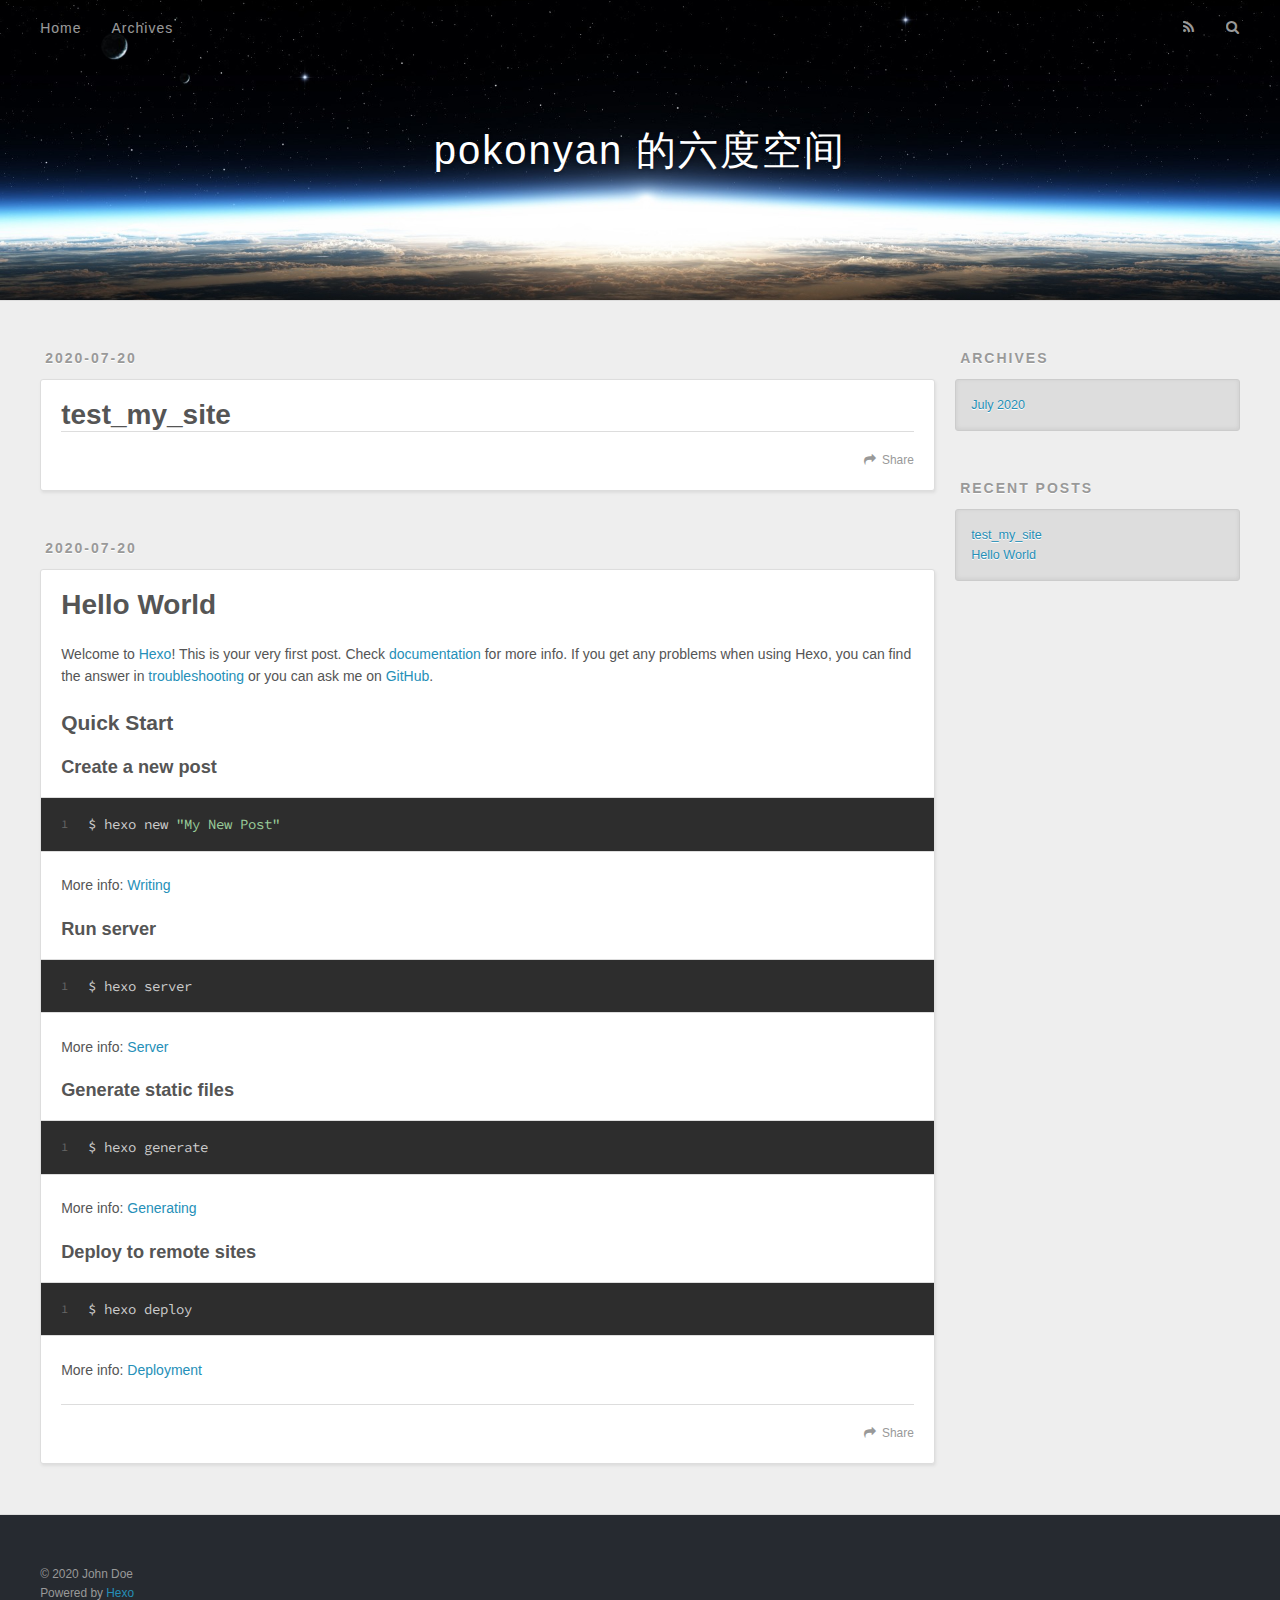
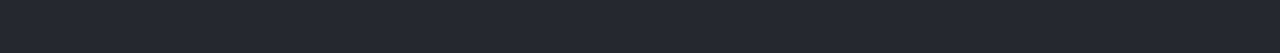
==== commit dd924973: "Site updated: 2020-07-20 22:18:48" ====
--- a/index.html
+++ b/index.html
@@ -1,425 +1,128 @@
 <!DOCTYPE html>
-
-
-
-  
-
-
-<html class="theme-next pisces use-motion" lang="en">
+<html>
 <head>
-  <meta charset="UTF-8"/>
-<meta http-equiv="X-UA-Compatible" content="IE=edge" />
-<meta name="viewport" content="width=device-width, initial-scale=1, maximum-scale=1"/>
-<meta name="theme-color" content="#222">
-
-
-
-
-
-
-
-
-
-<meta http-equiv="Cache-Control" content="no-transform" />
-<meta http-equiv="Cache-Control" content="no-siteapp" />
-
-
-
-
-
-
-
-
-
-
-
-
-
-
-
-
-  
-  
-  <link href="/lib/fancybox/source/jquery.fancybox.css?v=2.1.5" rel="stylesheet" type="text/css" />
-
-
-
-
-
-
-
-<link href="/lib/font-awesome/css/font-awesome.min.css?v=4.6.2" rel="stylesheet" type="text/css" />
-
-<link href="/css/main.css?v=5.1.4" rel="stylesheet" type="text/css" />
-
-
-  <link rel="apple-touch-icon" sizes="180x180" href="/images/apple-touch-icon-next.png?v=5.1.4">
-
-
-  <link rel="icon" type="image/png" sizes="32x32" href="/images/favicon-32x32-next.png?v=5.1.4">
-
-
-  <link rel="icon" type="image/png" sizes="16x16" href="/images/favicon-16x16-next.png?v=5.1.4">
-
-
-  <link rel="mask-icon" href="/images/logo.svg?v=5.1.4" color="#222">
-
-
-
-
-
-  <meta name="keywords" content="Hexo, NexT" />
-
-
-
-
-
-
-
-
-
-
-<meta property="og:type" content="website">
+  <meta charset="utf-8">
+  
+
+  
+  <title>pokonyan 的六度空间</title>
+  <meta name="viewport" content="width=device-width, initial-scale=1, maximum-scale=1">
+  <meta property="og:type" content="website">
 <meta property="og:title" content="pokonyan 的六度空间">
 <meta property="og:url" content="http://yoursite.com/index.html">
 <meta property="og:site_name" content="pokonyan 的六度空间">
 <meta property="og:locale" content="en_US">
 <meta property="article:author" content="John Doe">
 <meta name="twitter:card" content="summary">
-
-
-
-<script type="text/javascript" id="hexo.configurations">
-  var NexT = window.NexT || {};
-  var CONFIG = {
-    root: '/',
-    scheme: 'Pisces',
-    version: '5.1.4',
-    sidebar: {"position":"left","display":"post","offset":12,"b2t":false,"scrollpercent":false,"onmobile":false},
-    fancybox: true,
-    tabs: true,
-    motion: {"enable":true,"async":false,"transition":{"post_block":"fadeIn","post_header":"slideDownIn","post_body":"slideDownIn","coll_header":"slideLeftIn","sidebar":"slideUpIn"}},
-    duoshuo: {
-      userId: '0',
-      author: 'Author'
-    },
-    algolia: {
-      applicationID: '',
-      apiKey: '',
-      indexName: '',
-      hits: {"per_page":10},
-      labels: {"input_placeholder":"Search for Posts","hits_empty":"We didn't find any results for the search: ${query}","hits_stats":"${hits} results found in ${time} ms"}
-    }
-  };
-</script>
-
-
-
-  <link rel="canonical" href="http://yoursite.com/"/>
-
-
-
-
-
-  <title>pokonyan 的六度空间</title>
-  
-
-
-
-
-
-
-
+  
+    <link rel="alternate" href="/atom.xml" title="pokonyan 的六度空间" type="application/atom+xml">
+  
+  
+    <link rel="icon" href="/favicon.png">
+  
+  
+    <link href="//fonts.googleapis.com/css?family=Source+Code+Pro" rel="stylesheet" type="text/css">
+  
+  
+<link rel="stylesheet" href="/css/style.css">
 
 <meta name="generator" content="Hexo 4.2.1"></head>
 
-<body itemscope itemtype="http://schema.org/WebPage" lang="en">
-
-  
-  
-    
-  
-
-  <div class="container sidebar-position-left 
-  page-home">
-    <div class="headband"></div>
-
-    <header id="header" class="header" itemscope itemtype="http://schema.org/WPHeader">
-      <div class="header-inner"><div class="site-brand-wrapper">
-  <div class="site-meta ">
-    
-
-    <div class="custom-logo-site-title">
-      <a href="/"  class="brand" rel="start">
-        <span class="logo-line-before"><i></i></span>
-        <span class="site-title">pokonyan 的六度空间</span>
-        <span class="logo-line-after"><i></i></span>
-      </a>
-    </div>
-      
-        <p class="site-subtitle"></p>
-      
-  </div>
-
-  <div class="site-nav-toggle">
-    <button>
-      <span class="btn-bar"></span>
-      <span class="btn-bar"></span>
-      <span class="btn-bar"></span>
-    </button>
-  </div>
-</div>
-
-<nav class="site-nav">
-  
-
-  
-    <ul id="menu" class="menu">
-      
-        
-        <li class="menu-item menu-item-home">
-          <a href="/%20" rel="section">
-            
-              <i class="menu-item-icon fa fa-fw fa-home"></i> <br />
-            
-            Home
-          </a>
-        </li>
-      
-        
-        <li class="menu-item menu-item-archives">
-          <a href="/archives/%20" rel="section">
-            
-              <i class="menu-item-icon fa fa-fw fa-archive"></i> <br />
-            
-            Archives
-          </a>
-        </li>
-      
-
-      
-    </ul>
-  
-
-  
-</nav>
-
-
-
- </div>
-    </header>
-
-    <main id="main" class="main">
-      <div class="main-inner">
-        <div class="content-wrap">
-          <div id="content" class="content">
-            
-  <section id="posts" class="posts-expand">
-    
-      
-
-  
-
-  
-  
-  
-
-  <article class="post post-type-normal" itemscope itemtype="http://schema.org/Article">
-  
-  
-  
-  <div class="post-block">
-    <link itemprop="mainEntityOfPage" href="http://yoursite.com/2020/07/20/test-my-site/">
-
-    <span hidden itemprop="author" itemscope itemtype="http://schema.org/Person">
-      <meta itemprop="name" content="John Doe">
-      <meta itemprop="description" content="">
-      <meta itemprop="image" content="/images/avatar.gif">
-    </span>
-
-    <span hidden itemprop="publisher" itemscope itemtype="http://schema.org/Organization">
-      <meta itemprop="name" content="pokonyan 的六度空间">
-    </span>
-
-    
-      <header class="post-header">
-
-        
-        
-          <h1 class="post-title" itemprop="name headline">
-                
-                <a class="post-title-link" href="/2020/07/20/test-my-site/" itemprop="url">test_my_site</a></h1>
-        
-
-        <div class="post-meta">
-          <span class="post-time">
-            
-              <span class="post-meta-item-icon">
-                <i class="fa fa-calendar-o"></i>
-              </span>
-              
-                <span class="post-meta-item-text">Posted on</span>
-              
-              <time title="Post created" itemprop="dateCreated datePublished" datetime="2020-07-20T17:19:09+08:00">
-                2020-07-20
-              </time>
-            
-
-            
-
-            
-          </span>
-
-          
-
-          
-            
-          
-
-          
-          
-
-          
-
-          
-
-          
-
-        </div>
+<body>
+  <div id="container">
+    <div id="wrap">
+      <header id="header">
+  <div id="banner"></div>
+  <div id="header-outer" class="outer">
+    <div id="header-title" class="inner">
+      <h1 id="logo-wrap">
+        <a href="/" id="logo">pokonyan 的六度空间</a>
+      </h1>
+      
+    </div>
+    <div id="header-inner" class="inner">
+      <nav id="main-nav">
+        <a id="main-nav-toggle" class="nav-icon"></a>
+        
+          <a class="main-nav-link" href="/">Home</a>
+        
+          <a class="main-nav-link" href="/archives">Archives</a>
+        
+      </nav>
+      <nav id="sub-nav">
+        
+          <a id="nav-rss-link" class="nav-icon" href="/atom.xml" title="RSS Feed"></a>
+        
+        <a id="nav-search-btn" class="nav-icon" title="Search"></a>
+      </nav>
+      <div id="search-form-wrap">
+        <form action="//google.com/search" method="get" accept-charset="UTF-8" class="search-form"><input type="search" name="q" class="search-form-input" placeholder="Search"><button type="submit" class="search-form-submit">&#xF002;</button><input type="hidden" name="sitesearch" value="http://yoursite.com"></form>
+      </div>
+    </div>
+  </div>
+</header>
+      <div class="outer">
+        <section id="main">
+  
+    <article id="post-test-my-site" class="article article-type-post" itemscope itemprop="blogPost">
+  <div class="article-meta">
+    <a href="/2020/07/20/test-my-site/" class="article-date">
+  <time datetime="2020-07-20T09:19:09.000Z" itemprop="datePublished">2020-07-20</time>
+</a>
+    
+  </div>
+  <div class="article-inner">
+    
+    
+      <header class="article-header">
+        
+  
+    <h1 itemprop="name">
+      <a class="article-title" href="/2020/07/20/test-my-site/">test_my_site</a>
+    </h1>
+  
+
       </header>
     
-
-    
-    
-    
-    <div class="post-body" itemprop="articleBody">
-
-      
-      
-
-      
-        
-          
-            
-          
-        
-      
-    </div>
-    
-    
-    
-
-    
-
-    
-
-    
-
-    <footer class="post-footer">
-      
-
-      
-
-      
-
-      
-      
-        <div class="post-eof"></div>
+    <div class="article-entry" itemprop="articleBody">
+      
+        
+      
+    </div>
+    <footer class="article-footer">
+      <a data-url="http://yoursite.com/2020/07/20/test-my-site/" data-id="ckculh1480001p0u3bko1643l" class="article-share-link">Share</a>
+      
       
     </footer>
   </div>
   
-  
-  
-  </article>
-
-
-    
-      
-
-  
-
-  
-  
-  
-
-  <article class="post post-type-normal" itemscope itemtype="http://schema.org/Article">
-  
-  
-  
-  <div class="post-block">
-    <link itemprop="mainEntityOfPage" href="http://yoursite.com/2020/07/20/hello-world/">
-
-    <span hidden itemprop="author" itemscope itemtype="http://schema.org/Person">
-      <meta itemprop="name" content="John Doe">
-      <meta itemprop="description" content="">
-      <meta itemprop="image" content="/images/avatar.gif">
-    </span>
-
-    <span hidden itemprop="publisher" itemscope itemtype="http://schema.org/Organization">
-      <meta itemprop="name" content="pokonyan 的六度空间">
-    </span>
-
-    
-      <header class="post-header">
-
-        
-        
-          <h1 class="post-title" itemprop="name headline">
-                
-                <a class="post-title-link" href="/2020/07/20/hello-world/" itemprop="url">Hello World</a></h1>
-        
-
-        <div class="post-meta">
-          <span class="post-time">
-            
-              <span class="post-meta-item-icon">
-                <i class="fa fa-calendar-o"></i>
-              </span>
-              
-                <span class="post-meta-item-text">Posted on</span>
-              
-              <time title="Post created" itemprop="dateCreated datePublished" datetime="2020-07-20T17:07:36+08:00">
-                2020-07-20
-              </time>
-            
-
-            
-
-            
-          </span>
-
-          
-
-          
-            
-          
-
-          
-          
-
-          
-
-          
-
-          
-
-        </div>
+</article>
+
+
+  
+    <article id="post-hello-world" class="article article-type-post" itemscope itemprop="blogPost">
+  <div class="article-meta">
+    <a href="/2020/07/20/hello-world/" class="article-date">
+  <time datetime="2020-07-20T09:07:36.459Z" itemprop="datePublished">2020-07-20</time>
+</a>
+    
+  </div>
+  <div class="article-inner">
+    
+    
+      <header class="article-header">
+        
+  
+    <h1 itemprop="name">
+      <a class="article-title" href="/2020/07/20/hello-world/">Hello World</a>
+    </h1>
+  
+
       </header>
     
-
-    
-    
-    
-    <div class="post-body" itemprop="articleBody">
-
-      
-      
-
-      
-        
-          
-            <p>Welcome to <a href="https://hexo.io/" target="_blank" rel="noopener">Hexo</a>! This is your very first post. Check <a href="https://hexo.io/docs/" target="_blank" rel="noopener">documentation</a> for more info. If you get any problems when using Hexo, you can find the answer in <a href="https://hexo.io/docs/troubleshooting.html" target="_blank" rel="noopener">troubleshooting</a> or you can ask me on <a href="https://github.com/hexojs/hexo/issues" target="_blank" rel="noopener">GitHub</a>.</p>
+    <div class="article-entry" itemprop="articleBody">
+      
+        <p>Welcome to <a href="https://hexo.io/" target="_blank" rel="noopener">Hexo</a>! This is your very first post. Check <a href="https://hexo.io/docs/" target="_blank" rel="noopener">documentation</a> for more info. If you get any problems when using Hexo, you can find the answer in <a href="https://hexo.io/docs/troubleshooting.html" target="_blank" rel="noopener">troubleshooting</a> or you can ask me on <a href="https://github.com/hexojs/hexo/issues" target="_blank" rel="noopener">GitHub</a>.</p>
 <h2 id="Quick-Start"><a href="#Quick-Start" class="headerlink" title="Quick Start"></a>Quick Start</h2><h3 id="Create-a-new-post"><a href="#Create-a-new-post" class="headerlink" title="Create a new post"></a>Create a new post</h3><figure class="highlight bash"><table><tr><td class="gutter"><pre><span class="line">1</span><br></pre></td><td class="code"><pre><span class="line">$ hexo new <span class="string">"My New Post"</span></span><br></pre></td></tr></table></figure>
 
 <p>More info: <a href="https://hexo.io/docs/writing.html" target="_blank" rel="noopener">Writing</a></p>
@@ -433,314 +136,101 @@
 
 <p>More info: <a href="https://hexo.io/docs/one-command-deployment.html" target="_blank" rel="noopener">Deployment</a></p>
 
-          
-        
-      
-    </div>
-    
-    
-    
-
-    
-
-    
-
-    
-
-    <footer class="post-footer">
-      
-
-      
-
-      
-
-      
-      
-        <div class="post-eof"></div>
+      
+    </div>
+    <footer class="article-footer">
+      <a data-url="http://yoursite.com/2020/07/20/hello-world/" data-id="ckculh1430000p0u358c7ggbw" class="article-share-link">Share</a>
+      
       
     </footer>
   </div>
   
-  
-  
-  </article>
-
-
-    
-  </section>
-
-  
-
-
-          </div>
-          
-
-
-          
-
-        </div>
-        
-          
-  
-  <div class="sidebar-toggle">
-    <div class="sidebar-toggle-line-wrap">
-      <span class="sidebar-toggle-line sidebar-toggle-line-first"></span>
-      <span class="sidebar-toggle-line sidebar-toggle-line-middle"></span>
-      <span class="sidebar-toggle-line sidebar-toggle-line-last"></span>
-    </div>
-  </div>
-
-  <aside id="sidebar" class="sidebar">
-    
-    <div class="sidebar-inner">
-
-      
-
-      
-
-      <section class="site-overview-wrap sidebar-panel sidebar-panel-active">
-        <div class="site-overview">
-          <div class="site-author motion-element" itemprop="author" itemscope itemtype="http://schema.org/Person">
-            
-              <p class="site-author-name" itemprop="name">John Doe</p>
-              <p class="site-description motion-element" itemprop="description"></p>
-          </div>
-
-          <nav class="site-state motion-element">
-
-            
-              <div class="site-state-item site-state-posts">
-              
-                <a href="/archives/%20%7C%7C%20archive">
-              
-                  <span class="site-state-item-count">2</span>
-                  <span class="site-state-item-name">posts</span>
-                </a>
-              </div>
-            
-
-            
-
-            
-
-          </nav>
-
-          
-
-          
-
-          
-          
-
-          
-          
-
-          
-
-        </div>
-      </section>
-
-      
-
-      
-
-    </div>
-  </aside>
-
-
+</article>
+
+
+  
+
+
+</section>
+        
+          <aside id="sidebar">
+  
+    
+
+  
+    
+
+  
+    
+  
+    
+  <div class="widget-wrap">
+    <h3 class="widget-title">Archives</h3>
+    <div class="widget">
+      <ul class="archive-list"><li class="archive-list-item"><a class="archive-list-link" href="/archives/2020/07/">July 2020</a></li></ul>
+    </div>
+  </div>
+
+
+  
+    
+  <div class="widget-wrap">
+    <h3 class="widget-title">Recent Posts</h3>
+    <div class="widget">
+      <ul>
+        
+          <li>
+            <a href="/2020/07/20/test-my-site/">test_my_site</a>
+          </li>
+        
+          <li>
+            <a href="/2020/07/20/hello-world/">Hello World</a>
+          </li>
+        
+      </ul>
+    </div>
+  </div>
+
+  
+</aside>
         
       </div>
-    </main>
-
-    <footer id="footer" class="footer">
-      <div class="footer-inner">
-        <div class="copyright">&copy; <span itemprop="copyrightYear">2020</span>
-  <span class="with-love">
-    <i class="fa fa-user"></i>
-  </span>
-  <span class="author" itemprop="copyrightHolder">John Doe</span>
-
-  
-</div>
-
-
-  <div class="powered-by">Powered by <a class="theme-link" target="_blank" href="https://hexo.io">Hexo</a></div>
-
-
-
-  <span class="post-meta-divider">|</span>
-
-
-
-  <div class="theme-info">Theme &mdash; <a class="theme-link" target="_blank" href="https://github.com/iissnan/hexo-theme-next">NexT.Pisces</a> v5.1.4</div>
-
-
-
-
-        
-
-
-
-
-
-
-
-        
-      </div>
-    </footer>
-
-    
-      <div class="back-to-top">
-        <i class="fa fa-arrow-up"></i>
-        
-      </div>
-    
-
-    
-
-  </div>
-
-  
-
-<script type="text/javascript">
-  if (Object.prototype.toString.call(window.Promise) !== '[object Function]') {
-    window.Promise = null;
-  }
-</script>
-
-
-
-
-
-
-
-
-
-  
-
-
-
-
-
-
-
-
-
-
-
-
-  
-  
-    <script type="text/javascript" src="/lib/jquery/index.js?v=2.1.3"></script>
-  
-
-  
-  
-    <script type="text/javascript" src="/lib/fastclick/lib/fastclick.min.js?v=1.0.6"></script>
-  
-
-  
-  
-    <script type="text/javascript" src="/lib/jquery_lazyload/jquery.lazyload.js?v=1.9.7"></script>
-  
-
-  
-  
-    <script type="text/javascript" src="/lib/velocity/velocity.min.js?v=1.2.1"></script>
-  
-
-  
-  
-    <script type="text/javascript" src="/lib/velocity/velocity.ui.min.js?v=1.2.1"></script>
-  
-
-  
-  
-    <script type="text/javascript" src="/lib/fancybox/source/jquery.fancybox.pack.js?v=2.1.5"></script>
-  
-
-
-  
-
-
-  <script type="text/javascript" src="/js/src/utils.js?v=5.1.4"></script>
-
-  <script type="text/javascript" src="/js/src/motion.js?v=5.1.4"></script>
-
-
-
-  
-  
-
-
-  <script type="text/javascript" src="/js/src/affix.js?v=5.1.4"></script>
-
-  <script type="text/javascript" src="/js/src/schemes/pisces.js?v=5.1.4"></script>
-
-
-
-  
-
-  
-
-
-  <script type="text/javascript" src="/js/src/bootstrap.js?v=5.1.4"></script>
-
-
-
-  
-
-
-  
-
-
-
-
-	
-
-
-
-
-
-  
-
-
-
-
-
-  
-
-
-
-
-
-
-
-
-
-
-
-
-  
-
-
-
-
-
-  
-
-  
-
-  
-
-  
-  
-
-  
-
-  
-
-  
-
+      <footer id="footer">
+  
+  <div class="outer">
+    <div id="footer-info" class="inner">
+      &copy; 2020 John Doe<br>
+      Powered by <a href="http://hexo.io/" target="_blank">Hexo</a>
+    </div>
+  </div>
+</footer>
+    </div>
+    <nav id="mobile-nav">
+  
+    <a href="/" class="mobile-nav-link">Home</a>
+  
+    <a href="/archives" class="mobile-nav-link">Archives</a>
+  
+</nav>
+    
+
+<script src="//ajax.googleapis.com/ajax/libs/jquery/2.0.3/jquery.min.js"></script>
+
+
+  
+<link rel="stylesheet" href="/fancybox/jquery.fancybox.css">
+
+  
+<script src="/fancybox/jquery.fancybox.pack.js"></script>
+
+
+
+
+<script src="/js/script.js"></script>
+
+
+
+
+  </div>
 </body>
-</html>
+</html>--- a/css/style.css
+++ b/css/style.css
@@ -0,0 +1,1374 @@
+body {
+  width: 100%;
+}
+body:before,
+body:after {
+  content: "";
+  display: table;
+}
+body:after {
+  clear: both;
+}
+html,
+body,
+div,
+span,
+applet,
+object,
+iframe,
+h1,
+h2,
+h3,
+h4,
+h5,
+h6,
+p,
+blockquote,
+pre,
+a,
+abbr,
+acronym,
+address,
+big,
+cite,
+code,
+del,
+dfn,
+em,
+img,
+ins,
+kbd,
+q,
+s,
+samp,
+small,
+strike,
+strong,
+sub,
+sup,
+tt,
+var,
+dl,
+dt,
+dd,
+ol,
+ul,
+li,
+fieldset,
+form,
+label,
+legend,
+table,
+caption,
+tbody,
+tfoot,
+thead,
+tr,
+th,
+td {
+  margin: 0;
+  padding: 0;
+  border: 0;
+  outline: 0;
+  font-weight: inherit;
+  font-style: inherit;
+  font-family: inherit;
+  font-size: 100%;
+  vertical-align: baseline;
+}
+body {
+  line-height: 1;
+  color: #000;
+  background: #fff;
+}
+ol,
+ul {
+  list-style: none;
+}
+table {
+  border-collapse: separate;
+  border-spacing: 0;
+  vertical-align: middle;
+}
+caption,
+th,
+td {
+  text-align: left;
+  font-weight: normal;
+  vertical-align: middle;
+}
+a img {
+  border: none;
+}
+input,
+button {
+  margin: 0;
+  padding: 0;
+}
+input::-moz-focus-inner,
+button::-moz-focus-inner {
+  border: 0;
+  padding: 0;
+}
+@font-face {
+  font-family: FontAwesome;
+  font-style: normal;
+  font-weight: normal;
+  src: url("fonts/fontawesome-webfont.eot?v=#4.0.3");
+  src: url("fonts/fontawesome-webfont.eot?#iefix&v=#4.0.3") format("embedded-opentype"), url("fonts/fontawesome-webfont.woff?v=#4.0.3") format("woff"), url("fonts/fontawesome-webfont.ttf?v=#4.0.3") format("truetype"), url("fonts/fontawesome-webfont.svg#fontawesomeregular?v=#4.0.3") format("svg");
+}
+html,
+body,
+#container {
+  height: 100%;
+}
+body {
+  background: #eee;
+  font: 14px -apple-system, BlinkMacSystemFont, "Segoe UI", "Roboto", "Oxygen", "Ubuntu", "Cantarell", "Fira Sans", "Droid Sans", "Helvetica Neue", sans-serif;
+  -webkit-text-size-adjust: 100%;
+}
+.outer {
+  max-width: 1220px;
+  margin: 0 auto;
+  padding: 0 20px;
+}
+.outer:before,
+.outer:after {
+  content: "";
+  display: table;
+}
+.outer:after {
+  clear: both;
+}
+.inner {
+  display: inline;
+  float: left;
+  width: 98.33333333333333%;
+  margin: 0 0.833333333333333%;
+}
+.left,
+.alignleft {
+  float: left;
+}
+.right,
+.alignright {
+  float: right;
+}
+.clear {
+  clear: both;
+}
+#container {
+  position: relative;
+}
+.mobile-nav-on {
+  overflow: hidden;
+}
+#wrap {
+  height: 100%;
+  width: 100%;
+  position: absolute;
+  top: 0;
+  left: 0;
+  -webkit-transition: 0.2s ease-out;
+  -moz-transition: 0.2s ease-out;
+  -ms-transition: 0.2s ease-out;
+  transition: 0.2s ease-out;
+  z-index: 1;
+  background: #eee;
+}
+.mobile-nav-on #wrap {
+  left: 280px;
+}
+@media screen and (min-width: 768px) {
+  #main {
+    display: inline;
+    float: left;
+    width: 73.33333333333333%;
+    margin: 0 0.833333333333333%;
+  }
+}
+.article-date,
+.article-category-link,
+.archive-year,
+.widget-title {
+  text-decoration: none;
+  text-transform: uppercase;
+  letter-spacing: 2px;
+  color: #999;
+  margin-bottom: 1em;
+  margin-left: 5px;
+  line-height: 1em;
+  text-shadow: 0 1px #fff;
+  font-weight: bold;
+}
+.article-inner,
+.archive-article-inner {
+  background: #fff;
+  -webkit-box-shadow: 1px 2px 3px #ddd;
+  box-shadow: 1px 2px 3px #ddd;
+  border: 1px solid #ddd;
+  border-radius: 3px;
+}
+.article-entry h1,
+.widget h1 {
+  font-size: 2em;
+}
+.article-entry h2,
+.widget h2 {
+  font-size: 1.5em;
+}
+.article-entry h3,
+.widget h3 {
+  font-size: 1.3em;
+}
+.article-entry h4,
+.widget h4 {
+  font-size: 1.2em;
+}
+.article-entry h5,
+.widget h5 {
+  font-size: 1em;
+}
+.article-entry h6,
+.widget h6 {
+  font-size: 1em;
+  color: #999;
+}
+.article-entry hr,
+.widget hr {
+  border: 1px dashed #ddd;
+}
+.article-entry strong,
+.widget strong {
+  font-weight: bold;
+}
+.article-entry em,
+.widget em,
+.article-entry cite,
+.widget cite {
+  font-style: italic;
+}
+.article-entry sup,
+.widget sup,
+.article-entry sub,
+.widget sub {
+  font-size: 0.75em;
+  line-height: 0;
+  position: relative;
+  vertical-align: baseline;
+}
+.article-entry sup,
+.widget sup {
+  top: -0.5em;
+}
+.article-entry sub,
+.widget sub {
+  bottom: -0.2em;
+}
+.article-entry small,
+.widget small {
+  font-size: 0.85em;
+}
+.article-entry acronym,
+.widget acronym,
+.article-entry abbr,
+.widget abbr {
+  border-bottom: 1px dotted;
+}
+.article-entry ul,
+.widget ul,
+.article-entry ol,
+.widget ol,
+.article-entry dl,
+.widget dl {
+  margin: 0 20px;
+  line-height: 1.6em;
+}
+.article-entry ul ul,
+.widget ul ul,
+.article-entry ol ul,
+.widget ol ul,
+.article-entry ul ol,
+.widget ul ol,
+.article-entry ol ol,
+.widget ol ol {
+  margin-top: 0;
+  margin-bottom: 0;
+}
+.article-entry ul,
+.widget ul {
+  list-style: disc;
+}
+.article-entry ol,
+.widget ol {
+  list-style: decimal;
+}
+.article-entry dt,
+.widget dt {
+  font-weight: bold;
+}
+#header {
+  height: 300px;
+  position: relative;
+  border-bottom: 1px solid #ddd;
+}
+#header:before,
+#header:after {
+  content: "";
+  position: absolute;
+  left: 0;
+  right: 0;
+  height: 40px;
+}
+#header:before {
+  top: 0;
+  background: -webkit-linear-gradient(rgba(0,0,0,0.2), transparent);
+  background: -moz-linear-gradient(rgba(0,0,0,0.2), transparent);
+  background: -ms-linear-gradient(rgba(0,0,0,0.2), transparent);
+  background: linear-gradient(rgba(0,0,0,0.2), transparent);
+}
+#header:after {
+  bottom: 0;
+  background: -webkit-linear-gradient(transparent, rgba(0,0,0,0.2));
+  background: -moz-linear-gradient(transparent, rgba(0,0,0,0.2));
+  background: -ms-linear-gradient(transparent, rgba(0,0,0,0.2));
+  background: linear-gradient(transparent, rgba(0,0,0,0.2));
+}
+#header-outer {
+  height: 100%;
+  position: relative;
+}
+#header-inner {
+  position: relative;
+  overflow: hidden;
+}
+#banner {
+  position: absolute;
+  top: 0;
+  left: 0;
+  width: 100%;
+  height: 100%;
+  background: url("images/banner.jpg") center #000;
+  -webkit-background-size: cover;
+  -moz-background-size: cover;
+  background-size: cover;
+  z-index: -1;
+}
+#header-title {
+  text-align: center;
+  height: 40px;
+  position: absolute;
+  top: 50%;
+  left: 0;
+  margin-top: -20px;
+}
+#logo,
+#subtitle {
+  text-decoration: none;
+  color: #fff;
+  font-weight: 300;
+  text-shadow: 0 1px 4px rgba(0,0,0,0.3);
+}
+#logo {
+  font-size: 40px;
+  line-height: 40px;
+  letter-spacing: 2px;
+}
+#subtitle {
+  font-size: 16px;
+  line-height: 16px;
+  letter-spacing: 1px;
+}
+#subtitle-wrap {
+  margin-top: 16px;
+}
+#main-nav {
+  float: left;
+  margin-left: -15px;
+}
+.nav-icon,
+.main-nav-link {
+  float: left;
+  color: #fff;
+  opacity: 0.6;
+  text-decoration: none;
+  text-shadow: 0 1px rgba(0,0,0,0.2);
+  -webkit-transition: opacity 0.2s;
+  -moz-transition: opacity 0.2s;
+  -ms-transition: opacity 0.2s;
+  transition: opacity 0.2s;
+  display: block;
+  padding: 20px 15px;
+}
+.nav-icon:hover,
+.main-nav-link:hover {
+  opacity: 1;
+}
+.nav-icon {
+  font-family: FontAwesome;
+  text-align: center;
+  font-size: 14px;
+  width: 14px;
+  height: 14px;
+  padding: 20px 15px;
+  position: relative;
+  cursor: pointer;
+}
+.main-nav-link {
+  font-weight: 300;
+  letter-spacing: 1px;
+}
+@media screen and (max-width: 479px) {
+  .main-nav-link {
+    display: none;
+  }
+}
+#main-nav-toggle {
+  display: none;
+}
+#main-nav-toggle:before {
+  content: "\f0c9";
+}
+@media screen and (max-width: 479px) {
+  #main-nav-toggle {
+    display: block;
+  }
+}
+#sub-nav {
+  float: right;
+  margin-right: -15px;
+}
+#nav-rss-link:before {
+  content: "\f09e";
+}
+#nav-search-btn:before {
+  content: "\f002";
+}
+#search-form-wrap {
+  position: absolute;
+  top: 15px;
+  width: 150px;
+  height: 30px;
+  right: -150px;
+  opacity: 0;
+  -webkit-transition: 0.2s ease-out;
+  -moz-transition: 0.2s ease-out;
+  -ms-transition: 0.2s ease-out;
+  transition: 0.2s ease-out;
+}
+#search-form-wrap.on {
+  opacity: 1;
+  right: 0;
+}
+@media screen and (max-width: 479px) {
+  #search-form-wrap {
+    width: 100%;
+    right: -100%;
+  }
+}
+.search-form {
+  position: absolute;
+  top: 0;
+  left: 0;
+  right: 0;
+  background: #fff;
+  padding: 5px 15px;
+  border-radius: 15px;
+  -webkit-box-shadow: 0 0 10px rgba(0,0,0,0.3);
+  box-shadow: 0 0 10px rgba(0,0,0,0.3);
+}
+.search-form-input {
+  border: none;
+  background: none;
+  color: #555;
+  width: 100%;
+  font: 13px -apple-system, BlinkMacSystemFont, "Segoe UI", "Roboto", "Oxygen", "Ubuntu", "Cantarell", "Fira Sans", "Droid Sans", "Helvetica Neue", sans-serif;
+  outline: none;
+}
+.search-form-input::-webkit-search-results-decoration,
+.search-form-input::-webkit-search-cancel-button {
+  -webkit-appearance: none;
+}
+.search-form-submit {
+  position: absolute;
+  top: 50%;
+  right: 10px;
+  margin-top: -7px;
+  font: 13px FontAwesome;
+  border: none;
+  background: none;
+  color: #bbb;
+  cursor: pointer;
+}
+.search-form-submit:hover,
+.search-form-submit:focus {
+  color: #777;
+}
+.article {
+  margin: 50px 0;
+}
+.article-inner {
+  overflow: hidden;
+}
+.article-meta:before,
+.article-meta:after {
+  content: "";
+  display: table;
+}
+.article-meta:after {
+  clear: both;
+}
+.article-date {
+  float: left;
+}
+.article-category {
+  float: left;
+  line-height: 1em;
+  color: #ccc;
+  text-shadow: 0 1px #fff;
+  margin-left: 8px;
+}
+.article-category:before {
+  content: "\2022";
+}
+.article-category-link {
+  margin: 0 12px 1em;
+}
+.article-header {
+  padding: 20px 20px 0;
+}
+.article-title {
+  text-decoration: none;
+  font-size: 2em;
+  font-weight: bold;
+  color: #555;
+  line-height: 1.1em;
+  -webkit-transition: color 0.2s;
+  -moz-transition: color 0.2s;
+  -ms-transition: color 0.2s;
+  transition: color 0.2s;
+}
+a.article-title:hover {
+  color: #258fb8;
+}
+.article-entry {
+  color: #555;
+  padding: 0 20px;
+}
+.article-entry:before,
+.article-entry:after {
+  content: "";
+  display: table;
+}
+.article-entry:after {
+  clear: both;
+}
+.article-entry p,
+.article-entry table {
+  line-height: 1.6em;
+  margin: 1.6em 0;
+}
+.article-entry h1,
+.article-entry h2,
+.article-entry h3,
+.article-entry h4,
+.article-entry h5,
+.article-entry h6 {
+  font-weight: bold;
+}
+.article-entry h1,
+.article-entry h2,
+.article-entry h3,
+.article-entry h4,
+.article-entry h5,
+.article-entry h6 {
+  line-height: 1.1em;
+  margin: 1.1em 0;
+}
+.article-entry a {
+  color: #258fb8;
+  text-decoration: none;
+}
+.article-entry a:hover {
+  text-decoration: underline;
+}
+.article-entry ul,
+.article-entry ol,
+.article-entry dl {
+  margin-top: 1.6em;
+  margin-bottom: 1.6em;
+}
+.article-entry img,
+.article-entry video {
+  max-width: 100%;
+  height: auto;
+  display: block;
+  margin: auto;
+}
+.article-entry iframe {
+  border: none;
+}
+.article-entry table {
+  width: 100%;
+  border-collapse: collapse;
+  border-spacing: 0;
+}
+.article-entry th {
+  font-weight: bold;
+  border-bottom: 3px solid #ddd;
+  padding-bottom: 0.5em;
+}
+.article-entry td {
+  border-bottom: 1px solid #ddd;
+  padding: 10px 0;
+}
+.article-entry blockquote {
+  font-family: Georgia, "Times New Roman", serif;
+  font-size: 1.4em;
+  margin: 1.6em 20px;
+  text-align: center;
+}
+.article-entry blockquote footer {
+  font-size: 14px;
+  margin: 1.6em 0;
+  font-family: -apple-system, BlinkMacSystemFont, "Segoe UI", "Roboto", "Oxygen", "Ubuntu", "Cantarell", "Fira Sans", "Droid Sans", "Helvetica Neue", sans-serif;
+}
+.article-entry blockquote footer cite:before {
+  content: "—";
+  padding: 0 0.5em;
+}
+.article-entry .pullquote {
+  text-align: left;
+  width: 45%;
+  margin: 0;
+}
+.article-entry .pullquote.left {
+  margin-left: 0.5em;
+  margin-right: 1em;
+}
+.article-entry .pullquote.right {
+  margin-right: 0.5em;
+  margin-left: 1em;
+}
+.article-entry .caption {
+  color: #999;
+  display: block;
+  font-size: 0.9em;
+  margin-top: 0.5em;
+  position: relative;
+  text-align: center;
+}
+.article-entry .video-container {
+  position: relative;
+  padding-top: 56.25%;
+  height: 0;
+  overflow: hidden;
+}
+.article-entry .video-container iframe,
+.article-entry .video-container object,
+.article-entry .video-container embed {
+  position: absolute;
+  top: 0;
+  left: 0;
+  width: 100%;
+  height: 100%;
+  margin-top: 0;
+}
+.article-more-link a {
+  display: inline-block;
+  line-height: 1em;
+  padding: 6px 15px;
+  border-radius: 15px;
+  background: #eee;
+  color: #999;
+  text-shadow: 0 1px #fff;
+  text-decoration: none;
+}
+.article-more-link a:hover {
+  background: #258fb8;
+  color: #fff;
+  text-decoration: none;
+  text-shadow: 0 1px #1e7293;
+}
+.article-footer {
+  font-size: 0.85em;
+  line-height: 1.6em;
+  border-top: 1px solid #ddd;
+  padding-top: 1.6em;
+  margin: 0 20px 20px;
+}
+.article-footer:before,
+.article-footer:after {
+  content: "";
+  display: table;
+}
+.article-footer:after {
+  clear: both;
+}
+.article-footer a {
+  color: #999;
+  text-decoration: none;
+}
+.article-footer a:hover {
+  color: #555;
+}
+.article-tag-list-item {
+  float: left;
+  margin-right: 10px;
+}
+.article-tag-list-link:before {
+  content: "#";
+}
+.article-comment-link {
+  float: right;
+}
+.article-comment-link:before {
+  content: "\f075";
+  font-family: FontAwesome;
+  padding-right: 8px;
+}
+.article-share-link {
+  cursor: pointer;
+  float: right;
+  margin-left: 20px;
+}
+.article-share-link:before {
+  content: "\f064";
+  font-family: FontAwesome;
+  padding-right: 6px;
+}
+#article-nav {
+  position: relative;
+}
+#article-nav:before,
+#article-nav:after {
+  content: "";
+  display: table;
+}
+#article-nav:after {
+  clear: both;
+}
+@media screen and (min-width: 768px) {
+  #article-nav {
+    margin: 50px 0;
+  }
+  #article-nav:before {
+    width: 8px;
+    height: 8px;
+    position: absolute;
+    top: 50%;
+    left: 50%;
+    margin-top: -4px;
+    margin-left: -4px;
+    content: "";
+    border-radius: 50%;
+    background: #ddd;
+    -webkit-box-shadow: 0 1px 2px #fff;
+    box-shadow: 0 1px 2px #fff;
+  }
+}
+.article-nav-link-wrap {
+  text-decoration: none;
+  text-shadow: 0 1px #fff;
+  color: #999;
+  -webkit-box-sizing: border-box;
+  -moz-box-sizing: border-box;
+  box-sizing: border-box;
+  margin-top: 50px;
+  text-align: center;
+  display: block;
+}
+.article-nav-link-wrap:hover {
+  color: #555;
+}
+@media screen and (min-width: 768px) {
+  .article-nav-link-wrap {
+    width: 50%;
+    margin-top: 0;
+  }
+}
+@media screen and (min-width: 768px) {
+  #article-nav-newer {
+    float: left;
+    text-align: right;
+    padding-right: 20px;
+  }
+}
+@media screen and (min-width: 768px) {
+  #article-nav-older {
+    float: right;
+    text-align: left;
+    padding-left: 20px;
+  }
+}
+.article-nav-caption {
+  text-transform: uppercase;
+  letter-spacing: 2px;
+  color: #ddd;
+  line-height: 1em;
+  font-weight: bold;
+}
+#article-nav-newer .article-nav-caption {
+  margin-right: -2px;
+}
+.article-nav-title {
+  font-size: 0.85em;
+  line-height: 1.6em;
+  margin-top: 0.5em;
+}
+.article-share-box {
+  position: absolute;
+  display: none;
+  background: #fff;
+  -webkit-box-shadow: 1px 2px 10px rgba(0,0,0,0.2);
+  box-shadow: 1px 2px 10px rgba(0,0,0,0.2);
+  border-radius: 3px;
+  margin-left: -145px;
+  overflow: hidden;
+  z-index: 1;
+}
+.article-share-box.on {
+  display: block;
+}
+.article-share-input {
+  width: 100%;
+  background: none;
+  -webkit-box-sizing: border-box;
+  -moz-box-sizing: border-box;
+  box-sizing: border-box;
+  font: 14px -apple-system, BlinkMacSystemFont, "Segoe UI", "Roboto", "Oxygen", "Ubuntu", "Cantarell", "Fira Sans", "Droid Sans", "Helvetica Neue", sans-serif;
+  padding: 0 15px;
+  color: #555;
+  outline: none;
+  border: 1px solid #ddd;
+  border-radius: 3px 3px 0 0;
+  height: 36px;
+  line-height: 36px;
+}
+.article-share-links {
+  background: #eee;
+}
+.article-share-links:before,
+.article-share-links:after {
+  content: "";
+  display: table;
+}
+.article-share-links:after {
+  clear: both;
+}
+.article-share-twitter,
+.article-share-facebook,
+.article-share-pinterest,
+.article-share-google {
+  width: 50px;
+  height: 36px;
+  display: block;
+  float: left;
+  position: relative;
+  color: #999;
+  text-shadow: 0 1px #fff;
+}
+.article-share-twitter:before,
+.article-share-facebook:before,
+.article-share-pinterest:before,
+.article-share-google:before {
+  font-size: 20px;
+  font-family: FontAwesome;
+  width: 20px;
+  height: 20px;
+  position: absolute;
+  top: 50%;
+  left: 50%;
+  margin-top: -10px;
+  margin-left: -10px;
+  text-align: center;
+}
+.article-share-twitter:hover,
+.article-share-facebook:hover,
+.article-share-pinterest:hover,
+.article-share-google:hover {
+  color: #fff;
+}
+.article-share-twitter:before {
+  content: "\f099";
+}
+.article-share-twitter:hover {
+  background: #00aced;
+  text-shadow: 0 1px #008abe;
+}
+.article-share-facebook:before {
+  content: "\f09a";
+}
+.article-share-facebook:hover {
+  background: #3b5998;
+  text-shadow: 0 1px #2f477a;
+}
+.article-share-pinterest:before {
+  content: "\f0d2";
+}
+.article-share-pinterest:hover {
+  background: #cb2027;
+  text-shadow: 0 1px #a21a1f;
+}
+.article-share-google:before {
+  content: "\f0d5";
+}
+.article-share-google:hover {
+  background: #dd4b39;
+  text-shadow: 0 1px #be3221;
+}
+.article-gallery {
+  background: #000;
+  position: relative;
+}
+.article-gallery-photos {
+  position: relative;
+  overflow: hidden;
+}
+.article-gallery-img {
+  display: none;
+  max-width: 100%;
+}
+.article-gallery-img:first-child {
+  display: block;
+}
+.article-gallery-img.loaded {
+  position: absolute;
+  display: block;
+}
+.article-gallery-img img {
+  display: block;
+  max-width: 100%;
+  margin: 0 auto;
+}
+#comments {
+  background: #fff;
+  -webkit-box-shadow: 1px 2px 3px #ddd;
+  box-shadow: 1px 2px 3px #ddd;
+  padding: 20px;
+  border: 1px solid #ddd;
+  border-radius: 3px;
+  margin: 50px 0;
+}
+#comments a {
+  color: #258fb8;
+}
+.archives-wrap {
+  margin: 50px 0;
+}
+.archives:before,
+.archives:after {
+  content: "";
+  display: table;
+}
+.archives:after {
+  clear: both;
+}
+.archive-year-wrap {
+  margin-bottom: 1em;
+}
+.archives {
+  -webkit-column-gap: 10px;
+  -moz-column-gap: 10px;
+  column-gap: 10px;
+}
+@media screen and (min-width: 480px) and (max-width: 767px) {
+  .archives {
+    -webkit-column-count: 2;
+    -moz-column-count: 2;
+    column-count: 2;
+  }
+}
+@media screen and (min-width: 768px) {
+  .archives {
+    -webkit-column-count: 3;
+    -moz-column-count: 3;
+    column-count: 3;
+  }
+}
+.archive-article {
+  -webkit-column-break-inside: avoid;
+  page-break-inside: avoid;
+  overflow: hidden;
+  break-inside: avoid-column;
+}
+.archive-article-inner {
+  padding: 10px;
+  margin-bottom: 15px;
+}
+.archive-article-title {
+  text-decoration: none;
+  font-weight: bold;
+  color: #555;
+  -webkit-transition: color 0.2s;
+  -moz-transition: color 0.2s;
+  -ms-transition: color 0.2s;
+  transition: color 0.2s;
+  line-height: 1.6em;
+}
+.archive-article-title:hover {
+  color: #258fb8;
+}
+.archive-article-footer {
+  margin-top: 1em;
+}
+.archive-article-date {
+  color: #999;
+  text-decoration: none;
+  font-size: 0.85em;
+  line-height: 1em;
+  margin-bottom: 0.5em;
+  display: block;
+}
+#page-nav {
+  margin: 50px auto;
+  background: #fff;
+  -webkit-box-shadow: 1px 2px 3px #ddd;
+  box-shadow: 1px 2px 3px #ddd;
+  border: 1px solid #ddd;
+  border-radius: 3px;
+  text-align: center;
+  color: #999;
+  overflow: hidden;
+}
+#page-nav:before,
+#page-nav:after {
+  content: "";
+  display: table;
+}
+#page-nav:after {
+  clear: both;
+}
+#page-nav a,
+#page-nav span {
+  padding: 10px 20px;
+  line-height: 1;
+  height: 2ex;
+}
+#page-nav a {
+  color: #999;
+  text-decoration: none;
+}
+#page-nav a:hover {
+  background: #999;
+  color: #fff;
+}
+#page-nav .prev {
+  float: left;
+}
+#page-nav .next {
+  float: right;
+}
+#page-nav .page-number {
+  display: inline-block;
+}
+@media screen and (max-width: 479px) {
+  #page-nav .page-number {
+    display: none;
+  }
+}
+#page-nav .current {
+  color: #555;
+  font-weight: bold;
+}
+#page-nav .space {
+  color: #ddd;
+}
+#footer {
+  background: #262a30;
+  padding: 50px 0;
+  border-top: 1px solid #ddd;
+  color: #999;
+}
+#footer a {
+  color: #258fb8;
+  text-decoration: none;
+}
+#footer a:hover {
+  text-decoration: underline;
+}
+#footer-info {
+  line-height: 1.6em;
+  font-size: 0.85em;
+}
+.article-entry pre,
+.article-entry .highlight {
+  background: #2d2d2d;
+  margin: 0 -20px;
+  padding: 15px 20px;
+  border-style: solid;
+  border-color: #ddd;
+  border-width: 1px 0;
+  overflow: auto;
+  color: #ccc;
+  line-height: 22.400000000000002px;
+}
+.article-entry .highlight .gutter pre,
+.article-entry .gist .gist-file .gist-data .line-numbers {
+  color: #666;
+  font-size: 0.85em;
+}
+.article-entry pre,
+.article-entry code {
+  font-family: "Source Code Pro", Consolas, Monaco, Menlo, Consolas, monospace;
+}
+.article-entry code {
+  background: #eee;
+  text-shadow: 0 1px #fff;
+  padding: 0 0.3em;
+}
+.article-entry pre code {
+  background: none;
+  text-shadow: none;
+  padding: 0;
+}
+.article-entry .highlight pre {
+  border: none;
+  margin: 0;
+  padding: 0;
+}
+.article-entry .highlight table {
+  margin: 0;
+  width: auto;
+}
+.article-entry .highlight td {
+  border: none;
+  padding: 0;
+}
+.article-entry .highlight figcaption {
+  font-size: 0.85em;
+  color: #999;
+  line-height: 1em;
+  margin-bottom: 1em;
+}
+.article-entry .highlight figcaption:before,
+.article-entry .highlight figcaption:after {
+  content: "";
+  display: table;
+}
+.article-entry .highlight figcaption:after {
+  clear: both;
+}
+.article-entry .highlight figcaption a {
+  float: right;
+}
+.article-entry .highlight .gutter pre {
+  text-align: right;
+  padding-right: 20px;
+}
+.article-entry .highlight .line {
+  height: 22.400000000000002px;
+}
+.article-entry .highlight .line.marked {
+  background: #515151;
+}
+.article-entry .gist {
+  margin: 0 -20px;
+  border-style: solid;
+  border-color: #ddd;
+  border-width: 1px 0;
+  background: #2d2d2d;
+  padding: 15px 20px 15px 0;
+}
+.article-entry .gist .gist-file {
+  border: none;
+  font-family: "Source Code Pro", Consolas, Monaco, Menlo, Consolas, monospace;
+  margin: 0;
+}
+.article-entry .gist .gist-file .gist-data {
+  background: none;
+  border: none;
+}
+.article-entry .gist .gist-file .gist-data .line-numbers {
+  background: none;
+  border: none;
+  padding: 0 20px 0 0;
+}
+.article-entry .gist .gist-file .gist-data .line-data {
+  padding: 0 !important;
+}
+.article-entry .gist .gist-file .highlight {
+  margin: 0;
+  padding: 0;
+  border: none;
+}
+.article-entry .gist .gist-file .gist-meta {
+  background: #2d2d2d;
+  color: #999;
+  font: 0.85em -apple-system, BlinkMacSystemFont, "Segoe UI", "Roboto", "Oxygen", "Ubuntu", "Cantarell", "Fira Sans", "Droid Sans", "Helvetica Neue", sans-serif;
+  text-shadow: 0 0;
+  padding: 0;
+  margin-top: 1em;
+  margin-left: 20px;
+}
+.article-entry .gist .gist-file .gist-meta a {
+  color: #258fb8;
+  font-weight: normal;
+}
+.article-entry .gist .gist-file .gist-meta a:hover {
+  text-decoration: underline;
+}
+pre .comment,
+pre .title {
+  color: #999;
+}
+pre .variable,
+pre .attribute,
+pre .tag,
+pre .regexp,
+pre .ruby .constant,
+pre .xml .tag .title,
+pre .xml .pi,
+pre .xml .doctype,
+pre .html .doctype,
+pre .css .id,
+pre .css .class,
+pre .css .pseudo {
+  color: #f2777a;
+}
+pre .number,
+pre .preprocessor,
+pre .built_in,
+pre .literal,
+pre .params,
+pre .constant {
+  color: #f99157;
+}
+pre .class,
+pre .ruby .class .title,
+pre .css .rules .attribute {
+  color: #9c9;
+}
+pre .string,
+pre .value,
+pre .inheritance,
+pre .header,
+pre .ruby .symbol,
+pre .xml .cdata {
+  color: #9c9;
+}
+pre .css .hexcolor {
+  color: #6cc;
+}
+pre .function,
+pre .python .decorator,
+pre .python .title,
+pre .ruby .function .title,
+pre .ruby .title .keyword,
+pre .perl .sub,
+pre .javascript .title,
+pre .coffeescript .title {
+  color: #69c;
+}
+pre .keyword,
+pre .javascript .function {
+  color: #c9c;
+}
+@media screen and (max-width: 479px) {
+  #mobile-nav {
+    position: absolute;
+    top: 0;
+    left: 0;
+    width: 280px;
+    height: 100%;
+    background: #191919;
+    border-right: 1px solid #fff;
+  }
+}
+@media screen and (max-width: 479px) {
+  .mobile-nav-link {
+    display: block;
+    color: #999;
+    text-decoration: none;
+    padding: 15px 20px;
+    font-weight: bold;
+  }
+  .mobile-nav-link:hover {
+    color: #fff;
+  }
+}
+@media screen and (min-width: 768px) {
+  #sidebar {
+    display: inline;
+    float: left;
+    width: 23.333333333333332%;
+    margin: 0 0.833333333333333%;
+  }
+}
+.widget-wrap {
+  margin: 50px 0;
+}
+.widget {
+  color: #777;
+  text-shadow: 0 1px #fff;
+  background: #ddd;
+  -webkit-box-shadow: 0 -1px 4px #ccc inset;
+  box-shadow: 0 -1px 4px #ccc inset;
+  border: 1px solid #ccc;
+  padding: 15px;
+  border-radius: 3px;
+}
+.widget a {
+  color: #258fb8;
+  text-decoration: none;
+}
+.widget a:hover {
+  text-decoration: underline;
+}
+.widget ul ul,
+.widget ol ul,
+.widget dl ul,
+.widget ul ol,
+.widget ol ol,
+.widget dl ol,
+.widget ul dl,
+.widget ol dl,
+.widget dl dl {
+  margin-left: 15px;
+  list-style: disc;
+}
+.widget {
+  line-height: 1.6em;
+  word-wrap: break-word;
+  font-size: 0.9em;
+}
+.widget ul,
+.widget ol {
+  list-style: none;
+  margin: 0;
+}
+.widget ul ul,
+.widget ol ul,
+.widget ul ol,
+.widget ol ol {
+  margin: 0 20px;
+}
+.widget ul ul,
+.widget ol ul {
+  list-style: disc;
+}
+.widget ul ol,
+.widget ol ol {
+  list-style: decimal;
+}
+.category-list-count,
+.tag-list-count,
+.archive-list-count {
+  padding-left: 5px;
+  color: #999;
+  font-size: 0.85em;
+}
+.category-list-count:before,
+.tag-list-count:before,
+.archive-list-count:before {
+  content: "(";
+}
+.category-list-count:after,
+.tag-list-count:after,
+.archive-list-count:after {
+  content: ")";
+}
+.tagcloud a {
+  margin-right: 5px;
+  display: inline-block;
+}
